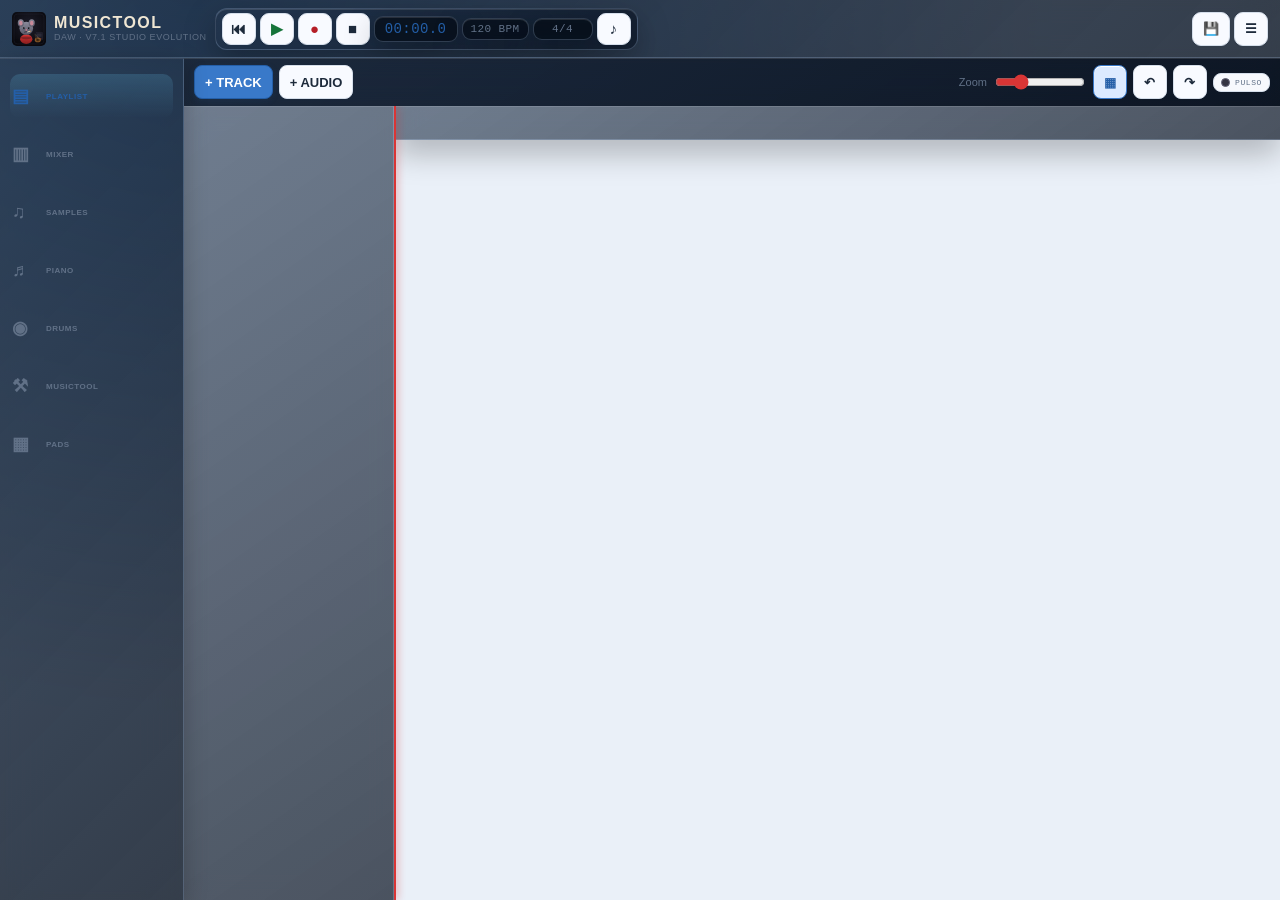
==== index.html @ f6c92336 "V7.1: wire Aero Glass and refresh app metadata" ====
<!DOCTYPE html>
<html lang="es">
<head>
<meta charset="UTF-8" />
<meta name="viewport" content="width=device-width,initial-scale=1,viewport-fit=cover,user-scalable=no" />
<meta name="theme-color" content="#0a0a0f" />
<title>MUSICTOOL DAW V7.1 Studio Evolution</title>
<link rel="manifest" href="manifest.webmanifest?v=7.1.0" />
<link rel="icon" href="assets/mascot.svg" type="image/svg+xml" />
<link rel="stylesheet" href="css/theme.css?v=7.1.0" />
<link rel="stylesheet" href="css/main.css?v=7.1.0" />
<link rel="stylesheet" href="css/aero-glass.css?v=7.1.0" />
</head>
<body>
<div id="app">

  <!-- TOP BAR -->
  <header id="topbar">
    <div class="brand">
      <img src="assets/mascot.svg" alt="" class="brand-mascot" />
      <div class="brand-text">
        <span class="brand-title">MUSICTOOL</span>
        <span class="brand-sub">DAW · V7.1 STUDIO EVOLUTION</span>
      </div>
    </div>

    <div class="transport" id="transport">
      <button class="btn transport-btn" id="btn-rewind" title="Rewind">⏮</button>
      <button class="btn transport-btn primary" id="btn-play" title="Play">▶</button>
      <button class="btn transport-btn danger" id="btn-rec" title="Record">●</button>
      <button class="btn transport-btn" id="btn-stop" title="Stop">■</button>
      <div class="display" id="display-time">00:00.0</div>
      <div class="display small" id="display-tempo">
        <span id="tempo-val">120</span> BPM
      </div>
      <div class="display small" id="display-sig">4/4</div>
      <button class="btn transport-btn" id="btn-metro" title="Metronome">♪</button>
    </div>

    <div class="top-actions">
      <button class="btn" id="btn-save" title="Save">💾</button>
      <button class="btn" id="btn-menu" title="Menu">☰</button>
    </div>
  </header>

  <!-- MAIN VIEWS -->
  <main id="views">

    <!-- PLAYLIST -->
    <section class="view active" id="view-playlist" data-view="playlist">
      <div class="playlist-toolbar">
        <button class="btn accent" id="btn-add-track">+ TRACK</button>
        <button class="btn" id="btn-add-audio-track">+ AUDIO</button>
        <div class="spacer"></div>
        <label class="zoom-label">
          Zoom
          <input type="range" id="playlist-zoom" min="40" max="200" value="80" />
        </label>
        <button class="btn" id="btn-snap" data-on="1" title="Snap to grid">▦</button>
        <button class="btn" id="btn-undo" title="Undo">↶</button>
        <button class="btn" id="btn-redo" title="Redo">↷</button>
        <div class="beat-status" aria-label="Indicador visual de pulso"><span id="beat-indicator" aria-label="Pulso"></span><small>PULSO</small></div>
      </div>

      <div class="playlist-body">
        <div class="track-headers" id="track-headers"></div>
        <div class="timeline-scroll" id="timeline-scroll">
          <div class="ruler" id="ruler"></div>
          <div class="timeline" id="timeline"></div>
          <div class="playhead" id="playhead"></div>
        </div>
      </div>
    </section>

    <!-- MIXER -->
    <section class="view" id="view-mixer" data-view="mixer">
      <div class="placeholder-panel">
        <h2>MIXER</h2>
        <p class="muted">Consola multipista: cada canal dispone de ganancia, panorámica, ecualización y cadena independiente de efectos.</p>
        <div id="mixer-strips" class="mixer-strips"></div>
      </div>
    </section>

    <!-- SAMPLES -->
    <section class="view" id="view-samples" data-view="samples">
      <div class="placeholder-panel samples-panel">
        <h2>SAMPLES</h2>
        <p class="muted">Importa audio desde Archivos, escúchalo y añádelo a una pista.</p>
        <label class="btn accent sample-import-label" for="sample-file">＋ IMPORTAR AUDIO</label>
        <input id="sample-file" type="file" accept="audio/*,.wav,.mp3,.m4a,.aac,.ogg,.flac" multiple hidden />
        <div id="sample-list" class="sample-list"><p class="muted">Todavía no hay samples importados.</p></div>
      </div>
    </section>

    <!-- PIANO ROLL -->
    <section class="view" id="view-pianoroll" data-view="pianoroll">
      <div class="placeholder-panel">
        <h2>PIANO ROLL</h2>
        <p class="muted">Toca, graba interpretaciones MIDI y edita notas, duración y cuantización.</p>
      </div>
    </section>

    <!-- DRUM MACHINE -->
    <section class="view" id="view-drummachine" data-view="drummachine">
      <div class="placeholder-panel">
        <h2>DRUM MACHINE</h2>
        <p class="muted">Secuenciador de 16 pasos con batería sintetizada y pads táctiles.</p>
      </div>
    </section>

    <!-- MUSICTOOL -->
    <section class="view" id="view-musictool" data-view="musictool">
      <div class="placeholder-panel">
        <h2>MUSICTOOL</h2>
        <p class="muted">Chromatic tuner, scales, chords, and progressions arrive in Stage 4.</p>
      </div>
    </section>
    <section class="view" id="view-launchpad" data-view="launchpad"></section>

  </main>

  <!-- BOTTOM NAV -->
  <nav id="bottomnav">
    <button class="nav-btn active" data-target="playlist">
      <span class="nav-icon">▤</span><span class="nav-label">PLAYLIST</span>
    </button>
    <button class="nav-btn" data-target="mixer">
      <span class="nav-icon">▥</span><span class="nav-label">MIXER</span>
    </button>
    <button class="nav-btn" data-target="samples"><span class="nav-icon">♫</span><span class="nav-label">SAMPLES</span></button>
    <button class="nav-btn" data-target="pianoroll">
      <span class="nav-icon">♬</span><span class="nav-label">PIANO</span>
    </button>
    <button class="nav-btn" data-target="drummachine">
      <span class="nav-icon">◉</span><span class="nav-label">DRUMS</span>
    </button>
    <button class="nav-btn" data-target="musictool">
      <span class="nav-icon">⚒</span><span class="nav-label">MUSICTOOL</span>
    </button>
    <button class="nav-btn" data-target="launchpad"><span class="nav-icon">▦</span><span class="nav-label">PADS</span></button>
  </nav>

  <!-- TOAST -->
  <div id="toast" class="toast hidden"></div>



</div>

<script type="module" src="js/app.js?v=7.1.0"></script>
</body>
</html>
---- css/theme.css ----
:root {
  /* Base palette — dark, melancholic, vintage studio */
  --bg: #0a0a0f;
  --bg-2: #12121a;
  --bg-3: #1a1a24;
  --panel: #15151f;
  --panel-2: #1d1d2a;
  --border: #2a2a38;
  --border-hi: #3a3a4c;

  /* Text */
  --text: #e8e6df;
  --text-dim: #8a8a9a;
  --text-faint: #4a4a58;

  /* Retro accents — cigarette-pack red/white, neon 80s, water-bottle blue */
  --red: #d93535;
  --red-dark: #8a1f1f;
  --cream: #efe6d3;
  --blue: #4a90c2;
  --blue-dark: #1f3d55;
  --neon: #ff4f9a;
  --cyan: #4fe0c4;
  --amber: #f0a83a;
  --green: #4fbf6a;

  /* Track color palette */
  --track-1: #d93535;
  --track-2: #4a90c2;
  --track-3: #f0a83a;
  --track-4: #4fe0c4;
  --track-5: #b45ad9;
  --track-6: #4fbf6a;
  --track-7: #ff4f9a;
  --track-8: #efe6d3;

  /* Sizing */
  --topbar-h: 64px;
  --nav-h: 60px;
  --radius: 6px;
  --radius-lg: 10px;

  /* Type */
  --font-ui: -apple-system, BlinkMacSystemFont, "Segoe UI", Roboto, Helvetica, Arial, sans-serif;
  --font-mono: "SF Mono", Menlo, Consolas, "Courier New", monospace;
  --font-display: "Impact", "Arial Narrow Bold", var(--font-ui);
}

* { box-sizing: border-box; -webkit-tap-highlight-color: transparent; }

html, body {
  margin: 0; padding: 0;
  height: 100%;
  background: var(--bg);
  color: var(--text);
  font-family: var(--font-ui);
  font-size: 14px;
  overflow: hidden;
  overscroll-behavior: none;
  -webkit-font-smoothing: antialiased;
}

body::before {
  /* subtle film grain */
  content: "";
  position: fixed; inset: 0;
  pointer-events: none;
  opacity: 0.035;
  z-index: 9999;
  background-image:
    repeating-radial-gradient(circle at 17% 32%, #fff 0px, transparent 1px),
    repeating-radial-gradient(circle at 63% 78%, #fff 0px, transparent 1px);
  background-size: 3px 3px, 5px 5px;
  mix-blend-mode: overlay;
}

button { font-family: inherit; }
input, select, textarea { font-family: inherit; color: inherit; }

/* Original MUSICTOOL theme palettes — visual skins only, audio/project data untouched */
:root[data-theme="xp"]{--bg:#082b62;--bg-2:#1556a0;--bg-3:#236fba;--panel:#d8e8f8;--panel-2:#b9d5f1;--border:#477eae;--border-hi:#8eb6d8;--text:#102d4a;--text-dim:#365b7c;--cream:#fff;--red:#1769c2;--cyan:#087b9e}
:root[data-theme="classic"]{--bg:#c5c5c5;--bg-2:#d9d9d9;--bg-3:#eeeeee;--panel:#d4d0c8;--panel-2:#ece9e2;--border:#888;--border-hi:#555;--text:#171717;--text-dim:#555;--cream:#111;--red:#245c9b}
:root[data-theme="dark"]{--bg:#080a10;--bg-2:#111827;--bg-3:#1b2638;--panel:#151e2e;--panel-2:#24334b;--border:#34445d;--border-hi:#536987;--red:#7c5cff;--cyan:#50d6d0}
:root[data-theme="winamp"]{--bg:#090d0a;--bg-2:#171d17;--bg-3:#252e25;--panel:#151c15;--panel-2:#202b20;--border:#40513c;--red:#9bc53d;--cyan:#b8ed52;--cream:#d5f5b0}
:root[data-theme="analog"]{--bg:#211b17;--bg-2:#34271f;--bg-3:#4a3729;--panel:#30241c;--panel-2:#4b3828;--border:#6e5037;--red:#df713d;--amber:#e4a34d;--cream:#f2d7a4}
:root[data-theme="modern"]{--bg:#101318;--bg-2:#1b2029;--bg-3:#252d39;--panel:#1c2530;--panel-2:#293645;--border:#39485b;--red:#22a6a1;--cyan:#55d6c2}
:root[data-theme="fl"]{--bg:#25202e;--bg-2:#332b42;--bg-3:#443858;--panel:#30283d;--panel-2:#493b5b;--border:#625177;--red:#e45b9a;--cyan:#5ec7e8;--amber:#f2b84b}
:root[data-theme="minimal"]{--bg:#f3f4f6;--bg-2:#fff;--bg-3:#e9edf2;--panel:#fff;--panel-2:#edf1f5;--border:#d2d8e0;--border-hi:#aeb8c5;--text:#202733;--text-dim:#667085;--cream:#111827;--red:#e65c50;--cyan:#168e9c}
:root[data-theme="cyber"]{--bg:#080516;--bg-2:#160d2b;--bg-3:#24113c;--panel:#180d2c;--panel-2:#2c1745;--border:#542b72;--red:#ff3dbd;--cyan:#21e6ff;--neon:#ff3dbd}
:root[data-theme="metal"]{--bg:#111;--bg-2:#1b1b1b;--bg-3:#292929;--panel:#202020;--panel-2:#303030;--border:#454545;--border-hi:#686868;--red:#c63a32;--cyan:#9aa5ae;--cream:#e4e4e4}


/* V7.1 Fluent palette system — every theme defines the complete UI token set. */
:root{
 --bg:#eaf0f8;--bg-2:#f4f7fc;--bg-3:#e4ebf5;--panel:#ffffff;--panel-2:#f1f5fb;
 --border:#d5deea;--border-hi:#aebed2;--text:#1d2a3b;--text-dim:#617187;--text-faint:#8997a9;
 --accent:#3979c9;--accent-strong:#245fa8;--accent-soft:#dceaff;--surface:#ffffff;--surface-raised:#f7f9fd;
 --surface-sunken:#e6edf6;--topbar-bg:rgba(248,251,255,.94);--nav-bg:#f2f6fc;--button-bg:#f8faff;
 --shadow:0 8px 24px rgba(35,62,96,.10);--green:#27865b;--amber:#b7791f;--danger:#c44c56;
 --track-1:#4d83d4;--track-2:#26a69a;--track-3:#d58b35;--track-4:#8d6ac8;
 --track-5:#d36d8e;--track-6:#5e9b67;--track-7:#c17b47;--track-8:#5c91a8;
}
:root[data-theme="xp"]{
 --bg:#eaf0f8;--bg-2:#f4f7fc;--bg-3:#e3ebf6;--panel:#ffffff;--panel-2:#edf3fb;
 --border:#d3deed;--border-hi:#aabdd5;--text:#1c2b40;--text-dim:#61748d;--cream:#203a5d;
 --red:#3979c9;--red-dark:#245fa8;--accent:#3979c9;--accent-strong:#245fa8;--accent-soft:#dceaff;
 --surface:#fff;--surface-raised:#f8faff;--surface-sunken:#e7eef7;--topbar-bg:rgba(249,252,255,.96);--nav-bg:#f1f6fc;--button-bg:#f9fbff;--shadow:0 8px 26px rgba(40,74,116,.11);
 --cyan:#168b9d;--green:#27865b;--amber:#b7791f;
 --track-1:#3979c9;--track-2:#1c9c91;--track-3:#d38a31;--track-4:#8065bd;--track-5:#c95f87;--track-6:#55965e;--track-7:#b36f42;--track-8:#4e8ca4;
}
:root[data-theme="classic"]{
 --bg:#d9dfe7;--bg-2:#e9edf2;--bg-3:#d1d9e3;--panel:#f3f4f6;--panel-2:#e4e8ee;--border:#b8c1cc;--border-hi:#8794a4;
 --text:#222b36;--text-dim:#596575;--cream:#202a36;--accent:#4c6f9e;--accent-strong:#36577f;--accent-soft:#d5e0ef;
 --surface:#f6f7f9;--surface-raised:#fff;--surface-sunken:#dce2ea;--topbar-bg:#e9edf3;--nav-bg:#e3e8ef;--button-bg:#f7f8fa;
 --red:#4c6f9e;--red-dark:#36577f;--cyan:#267d92;--green:#43815e;
 --track-1:#557cae;--track-2:#3e918b;--track-3:#bd8741;--track-4:#8467a8;--track-5:#b56c82;--track-6:#658a5c;--track-7:#aa7957;--track-8:#668b9c;
}
:root[data-theme="dark"]{
 --bg:#0d121a;--bg-2:#141d29;--bg-3:#1c2938;--panel:#182333;--panel-2:#223247;--border:#34475d;--border-hi:#536c88;
 --text:#e5edf7;--text-dim:#9aabc0;--cream:#f1f6ff;--accent:#7d8ff2;--accent-strong:#5d70d2;--accent-soft:#27345b;
 --surface:#182333;--surface-raised:#202e41;--surface-sunken:#111a26;--topbar-bg:rgba(18,27,40,.96);--nav-bg:#151f2d;--button-bg:#202d40;
 --red:#7d8ff2;--red-dark:#5d70d2;--cyan:#58d6ce;--green:#64c38b;--amber:#e7b45b;
 --track-1:#8296ff;--track-2:#4fc7b5;--track-3:#e5a54d;--track-4:#b18ce8;--track-5:#e17caa;--track-6:#83bd76;--track-7:#db8b63;--track-8:#74b2d0;
}
:root[data-theme="winamp"]{
 --bg:#0b100d;--bg-2:#131b15;--bg-3:#202b21;--panel:#172219;--panel-2:#243326;--border:#3b503d;--border-hi:#637c60;
 --text:#d8ebd2;--text-dim:#9eb397;--cream:#dff7d5;--accent:#a5c957;--accent-strong:#779d34;--accent-soft:#2c4024;
 --surface:#172219;--surface-raised:#202e22;--surface-sunken:#101810;--topbar-bg:rgba(16,25,17,.96);--nav-bg:#121c14;--button-bg:#1e2b20;
 --red:#a5c957;--red-dark:#779d34;--cyan:#b9e66c;--green:#8acb68;--amber:#d6c66a;
 --track-1:#a5c957;--track-2:#55c6a2;--track-3:#d8bc5d;--track-4:#9d8bd1;--track-5:#d47f9c;--track-6:#78b86d;--track-7:#d09a66;--track-8:#78b9bd;
}
:root[data-theme="analog"]{
 --bg:#211b17;--bg-2:#30261f;--bg-3:#403329;--panel:#30251d;--panel-2:#49382a;--border:#6b523d;--border-hi:#957454;
 --text:#f0e2ca;--text-dim:#c0a98a;--cream:#f5dfb5;--accent:#d47b45;--accent-strong:#a9582f;--accent-soft:#563421;
 --surface:#30251d;--surface-raised:#403126;--surface-sunken:#241b16;--topbar-bg:rgba(42,32,25,.96);--nav-bg:#2c211a;--button-bg:#3b2d23;
 --red:#d47b45;--red-dark:#a9582f;--cyan:#6fb7a6;--green:#91a66b;--amber:#e5b45f;
 --track-1:#d47b45;--track-2:#65a99c;--track-3:#e3b15a;--track-4:#9c83b9;--track-5:#d07c89;--track-6:#91a66b;--track-7:#b98958;--track-8:#739eaf;
}
:root[data-theme="modern"]{
 --bg:#10171b;--bg-2:#182329;--bg-3:#233139;--panel:#1b2a31;--panel-2:#263941;--border:#3a525b;--border-hi:#5b7b83;
 --text:#e3f0f0;--text-dim:#9cb4b8;--cream:#e9fbfa;--accent:#3eb9ad;--accent-strong:#208c83;--accent-soft:#214c4a;
 --surface:#1b2a31;--surface-raised:#253840;--surface-sunken:#121d22;--topbar-bg:rgba(20,32,37,.96);--nav-bg:#18262b;--button-bg:#24363d;
 --red:#3eb9ad;--red-dark:#208c83;--cyan:#63d8ca;--green:#78c995;--amber:#e3b76c;
 --track-1:#3eb9ad;--track-2:#6a9de0;--track-3:#e3b76c;--track-4:#ae8be2;--track-5:#df85a5;--track-6:#78c995;--track-7:#d9976c;--track-8:#78b7c9;
}
:root[data-theme="fl"]{
 --bg:#24232b;--bg-2:#302e39;--bg-3:#403d4c;--panel:#302d3a;--panel-2:#454052;--border:#615a70;--border-hi:#8a7f9e;
 --text:#f0edf5;--text-dim:#b9b1c8;--cream:#fff;--accent:#e66d9e;--accent-strong:#bb477a;--accent-soft:#573348;
 --surface:#302d3a;--surface-raised:#403b4d;--surface-sunken:#24212d;--topbar-bg:rgba(43,40,52,.96);--nav-bg:#2b2935;--button-bg:#403b4d;
 --red:#e66d9e;--red-dark:#bb477a;--cyan:#69c8e7;--green:#a4d36c;--amber:#f0bd65;
 --track-1:#e66d9e;--track-2:#69c8e7;--track-3:#f0bd65;--track-4:#b39be8;--track-5:#e78c7d;--track-6:#a4d36c;--track-7:#d89a63;--track-8:#7ec4ba;
}
:root[data-theme="minimal"]{
 --bg:#f5f6f8;--bg-2:#fff;--bg-3:#edf0f4;--panel:#fff;--panel-2:#f2f4f7;--border:#d9dee6;--border-hi:#b5becb;
 --text:#202733;--text-dim:#697586;--cream:#17202c;--accent:#e36c55;--accent-strong:#bc4e39;--accent-soft:#fbe5df;
 --surface:#fff;--surface-raised:#fff;--surface-sunken:#eef1f5;--topbar-bg:rgba(255,255,255,.97);--nav-bg:#f8f9fb;--button-bg:#f7f8fa;
 --red:#e36c55;--red-dark:#bc4e39;--cyan:#218c9d;--green:#348b61;--amber:#b87b2c;
 --track-1:#d96a55;--track-2:#398fa7;--track-3:#c58b3c;--track-4:#8d70bb;--track-5:#c56d91;--track-6:#579365;--track-7:#b77d53;--track-8:#5b91a2;
}
:root[data-theme="cyber"]{
 --bg:#10091c;--bg-2:#1b102b;--bg-3:#29183e;--panel:#1d1230;--panel-2:#2b1c43;--border:#54316d;--border-hi:#8250a0;
 --text:#f3e8ff;--text-dim:#c2a9d8;--cream:#fff;--accent:#ff45b7;--accent-strong:#d52b91;--accent-soft:#522044;
 --surface:#1d1230;--surface-raised:#2a1b42;--surface-sunken:#130b21;--topbar-bg:rgba(24,13,39,.96);--nav-bg:#1a1029;--button-bg:#2a1b42;
 --red:#ff45b7;--red-dark:#d52b91;--cyan:#37e5ff;--green:#5cffb1;--amber:#f2c75e;
 --track-1:#ff45b7;--track-2:#37e5ff;--track-3:#f2c75e;--track-4:#a98bff;--track-5:#f77d91;--track-6:#5cffb1;--track-7:#e89b62;--track-8:#75c6e6;
}
:root[data-theme="metal"]{
 --bg:#111315;--bg-2:#1b1f22;--bg-3:#292e32;--panel:#202529;--panel-2:#30373c;--border:#454e54;--border-hi:#69777f;
 --text:#e0e5e8;--text-dim:#a1adb3;--cream:#f0f3f4;--accent:#a3adb5;--accent-strong:#77858e;--accent-soft:#343f45;
 --surface:#202529;--surface-raised:#2a3136;--surface-sunken:#15191c;--topbar-bg:rgba(26,31,34,.97);--nav-bg:#1a1e21;--button-bg:#2b3237;
 --red:#c86b61;--red-dark:#98483f;--cyan:#9db9c4;--green:#87ad8f;--amber:#c8a56a;
 --track-1:#c86b61;--track-2:#78a9ba;--track-3:#c8a56a;--track-4:#9d8db6;--track-5:#c27e8c;--track-6:#87ad8f;--track-7:#b18b6a;--track-8:#8aa6ad;
}
---- css/main.css ----
#app {
  position: fixed; inset: 0;
  display: grid;
  grid-template-rows: var(--topbar-h) 1fr var(--nav-h);
  background: var(--bg);
}

/* ---------- TOPBAR ---------- */
#topbar {
  display: flex; align-items: center; gap: 8px;
  padding: 0 10px;
  background: linear-gradient(180deg, #1c1c28 0%, #12121a 100%);
  border-bottom: 1px solid var(--border);
  overflow-x: auto;
  overflow-y: hidden;
  scrollbar-width: none;
}
#topbar::-webkit-scrollbar { display: none; }

.brand { display: flex; align-items: center; gap: 8px; flex-shrink: 0; }
.brand-mascot { width: 34px; height: 34px; }
.brand-text { display: flex; flex-direction: column; line-height: 1; }
.brand-title {
  font-family: var(--font-display);
  letter-spacing: 2px; font-size: 16px;
  color: var(--cream);
  text-shadow: 0 0 8px rgba(217,53,53,0.35);
}
.brand-sub { font-size: 9px; color: var(--text-dim); letter-spacing: 1px; margin-top: 2px; }

.transport {
  display: flex; align-items: center; gap: 4px;
  flex-shrink: 0;
  background: var(--bg-3);
  border: 1px solid var(--border);
  border-radius: var(--radius);
  padding: 4px 6px;
}

.btn {
  appearance: none;
  border: 1px solid var(--border);
  background: linear-gradient(180deg, #22222e 0%, #17171f 100%);
  color: var(--text);
  border-radius: var(--radius);
  padding: 6px 10px;
  font-size: 13px;
  cursor: pointer;
  min-height: 34px;
  min-width: 34px;
  user-select: none;
  touch-action: manipulation;
  transition: background 0.1s, transform 0.05s;
}
.btn:active { transform: translateY(1px); }
.btn:hover { border-color: var(--border-hi); }
.btn.accent { background: linear-gradient(180deg, var(--red) 0%, var(--red-dark) 100%); border-color: var(--red-dark); color: #fff; font-weight: 700; }
.btn.primary { color: var(--green); }
.btn.danger { color: var(--red); }
.btn.danger.active, .btn.primary.active { background: var(--red); color: #fff; border-color: var(--red-dark); }
.btn[data-on="1"] { background: var(--red); color: #fff; border-color: var(--red-dark); }

.transport-btn { font-size: 15px; padding: 4px 8px; min-width: 38px; }

.display {
  font-family: var(--font-mono);
  background: #05050a;
  border: 1px solid var(--border);
  border-radius: 4px;
  padding: 4px 8px;
  min-width: 84px;
  text-align: center;
  color: var(--cyan);
  font-size: 14px;
  letter-spacing: 1px;
  text-shadow: 0 0 6px rgba(79,224,196,0.5);
}
.display.small { min-width: 60px; font-size: 11px; color: var(--amber); text-shadow: 0 0 6px rgba(240,168,58,0.5); }

.top-actions { display: flex; gap: 4px; margin-left: auto; flex-shrink: 0; }

/* ---------- VIEWS ---------- */
#views { position: relative; overflow: hidden; }
.view { position: absolute; inset: 0; display: none; overflow: hidden; }
.view.active { display: block; }

/* ---------- PLAYLIST ---------- */
.playlist-toolbar {
  display: flex; align-items: center; gap: 6px;
  padding: 6px 8px;
  background: var(--bg-2);
  border-bottom: 1px solid var(--border);
  overflow-x: auto;
  scrollbar-width: none;
}
.playlist-toolbar::-webkit-scrollbar { display: none; }
.playlist-toolbar .spacer { flex: 1; }
.zoom-label { display: flex; align-items: center; gap: 6px; font-size: 11px; color: var(--text-dim); flex-shrink: 0; }
.zoom-label input[type="range"] { width: 90px; accent-color: var(--red); }

.playlist-body {
  position: absolute;
  top: 46px; left: 0; right: 0; bottom: 0;
  display: grid;
  grid-template-columns: 170px 1fr;
  overflow: hidden;
}

.track-headers {
  background: var(--bg-2);
  border-right: 1px solid var(--border);
  overflow-y: auto;
  overflow-x: hidden;
  scrollbar-width: thin;
}
.track-headers::-webkit-scrollbar { width: 6px; }
.track-headers::-webkit-scrollbar-thumb { background: var(--border); border-radius: 3px; }
.track-ruler-spacer {
  position: sticky;
  top: 0;
  z-index: 4;
  height: 24px;
  min-height: 24px;
  background: linear-gradient(180deg, var(--bg-3) 0%, var(--bg-2) 100%);
  border-bottom: 1px solid var(--border);
}

.track-header {
  height: 56px;
  border-bottom: 1px solid var(--border);
  display: flex; align-items: center;
  gap: 6px;
  padding: 0 8px;
  position: relative;
  cursor: pointer;
  transition: background 0.1s;
}
.track-header:hover { background: var(--bg-3); }
.track-header.selected { background: var(--panel-2); box-shadow: inset 3px 0 0 var(--red); }

.track-color {
  width: 8px; height: 32px;
  border-radius: 2px;
  flex-shrink: 0;
  cursor: pointer;
}
.track-meta { display: flex; flex-direction: column; flex: 1; min-width: 0; }
.track-name {
  font-size: 12px;
  font-weight: 600;
  overflow: hidden;
  text-overflow: ellipsis;
  white-space: nowrap;
  color: var(--text);
}
.track-name-input {
  background: var(--bg);
  border: 1px solid var(--border-hi);
  color: var(--text);
  border-radius: 3px;
  font-size: 12px;
  padding: 2px 4px;
  width: 100%;
}
.track-controls { display: flex; gap: 2px; margin-top: 3px; }
.track-toggle {
  font-size: 9px;
  padding: 2px 5px;
  min-width: 20px;
  min-height: 18px;
  border-radius: 3px;
  border: 1px solid var(--border);
  background: var(--bg);
  color: var(--text-dim);
  cursor: pointer;
  font-weight: 700;
}
.track-toggle.on.mute { background: var(--amber); color: #000; border-color: var(--amber); }
.track-toggle.on.solo { background: var(--green); color: #000; border-color: var(--green); }
.track-toggle.on.rec { background: var(--red); color: #fff; border-color: var(--red-dark); }
.track-actions {
  position: absolute; top: 2px; right: 2px;
  display: flex; gap: 2px;
  opacity: 0;
}
.track-header:hover .track-actions { opacity: 1; }
.track-actions button {
  font-size: 10px; padding: 2px 4px; min-height: 18px; width: 8px; min-width: 8px;
  background: var(--bg); border: 1px solid var(--border); color: var(--text-dim);
  border-radius: 3px; cursor: pointer;
}

.timeline-scroll {
  position: relative;
  overflow: auto;
  background: var(--bg);
  scrollbar-width: thin;
}
.timeline-scroll::-webkit-scrollbar { width: 8px; height: 8px; }
.timeline-scroll::-webkit-scrollbar-thumb { background: var(--border); border-radius: 4px; }

.ruler {
  position: sticky; top: 0; z-index: 3;
  height: 24px;
  background: linear-gradient(180deg, var(--bg-3) 0%, var(--bg-2) 100%);
  border-bottom: 1px solid var(--border);
  font-family: var(--font-mono);
  font-size: 9px;
  color: var(--text-dim);
  pointer-events: none;
}

.timeline {
  position: relative;
  min-height: 100%;
}
.timeline .grid-line {
  position: absolute;
  top: 0; bottom: 0;
  width: 1px;
  background: var(--border);
  opacity: 0.4;
  pointer-events: none;
}
.timeline .grid-line.major { opacity: 0.7; background: var(--border-hi); }

.track-lane {
  position: relative;
  height: 56px;
  border-bottom: 1px solid var(--border);
  background: linear-gradient(180deg, rgba(255,255,255,0.012) 0%, transparent 100%);
}

.clip {
  position: absolute;
  top: 4px; bottom: 4px;
  border-radius: 4px;
  overflow: hidden;
  cursor: grab;
  border: 1px solid rgba(0,0,0,0.4);
  box-shadow: 0 1px 3px rgba(0,0,0,0.5);
}
.clip:active { cursor: grabbing; }
.clip.selected { outline: 2px solid var(--cream); outline-offset: 1px; }
.clip-label {
  position: absolute; top: 2px; left: 4px;
  font-size: 9px; font-weight: 700;
  color: rgba(0,0,0,0.8);
  pointer-events: none;
  white-space: nowrap;
  overflow: hidden;
  text-overflow: ellipsis;
  max-width: calc(100% - 8px);
  text-shadow: 0 1px 0 rgba(255,255,255,0.2);
}
.clip-waveform {
  position: absolute; bottom: 2px; left: 0; right: 0;
  height: 60%;
  pointer-events: none;
}

.playhead {
  position: absolute;
  top: 0; bottom: 0;
  width: 2px;
  background: var(--red);
  box-shadow: 0 0 8px var(--red);
  pointer-events: none;
  z-index: 10;
  left: 0;
  will-change: left;
}

/* ---------- PLACEHOLDER PANELS ---------- */
.placeholder-panel {
  padding: 24px;
  max-width: 800px;
  margin: 0 auto;
  color: var(--text);
}
.placeholder-panel h2 {
  font-family: var(--font-display);
  letter-spacing: 3px;
  color: var(--cream);
  border-bottom: 2px solid var(--red);
  padding-bottom: 8px;
  margin-top: 0;
}
.muted { color: var(--text-dim); line-height: 1.6; }

.mixer-strips { display: flex; gap: 8px; overflow-x: auto; padding: 16px 0; }

/* ---------- BOTTOM NAV ---------- */
#bottomnav {
  display: grid;
  grid-template-columns: repeat(7, minmax(0, 1fr));
  background: linear-gradient(180deg, var(--bg-2) 0%, #0a0a12 100%);
  border-top: 1px solid var(--border);
}
.nav-btn {
  appearance: none;
  background: transparent;
  border: none;
  color: var(--text-faint);
  display: flex; flex-direction: column;
  align-items: center; justify-content: center;
  gap: 2px;
  cursor: pointer;
  font-size: 9px;
  letter-spacing: 1px;
  font-weight: 600;
  padding: 6px 2px;
  border-top: 2px solid transparent;
  transition: color 0.1s, border-color 0.1s;
}
.nav-btn .nav-icon { font-size: 17px; line-height: 1; }
.nav-btn .nav-label { font-size: 8px; white-space: nowrap; }
.playlist-toolbar { min-height: 46px; justify-content: flex-start; }
.playlist-toolbar > * { flex-shrink: 0; }
.samples-panel { height: 100%; overflow-y: auto; }
.sample-import-label { display: inline-flex; align-items: center; justify-content: center; margin: 8px 0 14px; cursor: pointer; }
.sample-list { display: grid; gap: 8px; }
.sample-row { display: flex; align-items: center; gap: 8px; padding: 10px; border: 1px solid var(--border); border-radius: var(--radius); background: var(--bg-2); }
.sample-info { display: flex; flex: 1; min-width: 0; flex-direction: column; gap: 4px; }
.sample-info strong { overflow: hidden; text-overflow: ellipsis; white-space: nowrap; font-size: 12px; color: var(--cream); }
.sample-info small { font-size: 10px; color: var(--text-dim); }
@media (max-width: 560px) { .nav-btn { padding-left: 0; padding-right: 0; } .nav-btn .nav-label { font-size: 7px; letter-spacing: 0; } }
.nav-btn.active {
  color: var(--cream);
  border-top-color: var(--red);
  background: linear-gradient(180deg, rgba(217,53,53,0.12) 0%, transparent 100%);
}

/* ---------- TOAST ---------- */
.toast {
  position: fixed;
  bottom: calc(var(--nav-h) + 12px);
  left: 50%;
  transform: translateX(-50%);
  background: var(--panel-2);
  border: 1px solid var(--border-hi);
  border-left: 3px solid var(--red);
  padding: 10px 16px;
  border-radius: var(--radius);
  font-size: 12px;
  color: var(--text);
  z-index: 1000;
  box-shadow: 0 4px 16px rgba(0,0,0,0.6);
  max-width: 90vw;
  text-align: center;
}
.toast.hidden { display: none; }

/* ---------- MIC GATE ---------- */
.mic-gate {
  position: fixed; inset: 0;
  background: rgba(0,0,0,0.8);
  z-index: 2000;
  display: flex; align-items: center; justify-content: center;
  padding: 20px;
}
.mic-gate.hidden { display: none; }
.mic-gate-box {
  background: var(--panel-2);
  border: 1px solid var(--border-hi);
  border-radius: var(--radius-lg);
  padding: 20px;
  max-width: 340px;
  text-align: center;
}
.mic-gate-box h3 { color: var(--cream); margin-top: 0; }
.mic-gate-box p { color: var(--text-dim); font-size: 13px; line-height: 1.5; }
.mic-gate-box .btn { margin: 4px; }

/* ---------- MOBILE ---------- */
@media (max-width: 560px) {
  :root { --topbar-h: 56px; }
  .brand-text { display: none; }
  .display { min-width: 68px; font-size: 12px; padding: 3px 6px; }
  .display.small { min-width: 48px; font-size: 10px; }
  .transport-btn { min-width: 32px; padding: 3px 5px; font-size: 13px; }
  .playlist-body { grid-template-columns: 140px 1fr; }
  .track-header { height: 52px; }
  .track-lane { height: 52px; }
}

@media (orientation: landscape) and (max-height: 480px) {
  :root { --topbar-h: 48px; --nav-h: 48px; }
  .track-header { height: 44px; }
  .track-lane { height: 44px; }
}

/* ---------- V5.2 MIXER + CLIP EDITOR ---------- */
.mixer-strips { align-items: stretch; flex-wrap: wrap; }
.mixer-input, .mixer-strip {
  display: flex; flex-direction: column; gap: 9px;
  min-width: 190px; padding: 14px;
  background: var(--bg-2); border: 1px solid var(--border);
  border-radius: var(--radius); color: var(--text);
}
.mixer-input { flex: 1 1 100%; max-width: 520px; }
.mixer-strip { flex: 0 0 150px; }
.mixer-input strong, .mixer-strip strong { color: var(--cream); font-size: 12px; }
.mixer-input output, .mixer-strip output { color: var(--cyan); font-family: var(--font-mono); font-size: 12px; }
.mixer-input small { color: var(--text-dim); line-height: 1.4; }
.mixer-input input, .mixer-strip input { width: 100%; accent-color: var(--red); }
.mixer-strip label { color: var(--text-dim); font-size: 10px; }
.clip-menu-backdrop {
  position: fixed; inset: 0; z-index: 3000;
  display: flex; align-items: flex-end; justify-content: center;
  padding: 12px; background: rgba(0,0,0,.58);
}
.clip-menu {
  width: min(100%, 440px); padding: 16px;
  background: var(--panel-2); border: 1px solid var(--border-hi);
  border-radius: 12px 12px 8px 8px; box-shadow: 0 12px 40px rgba(0,0,0,.65);
}
.clip-menu > strong { display: block; color: var(--cream); margin-bottom: 12px; }
.clip-menu-actions { display: grid; grid-template-columns: repeat(2, minmax(0,1fr)); gap: 8px; }
.clip-menu-actions button {
  min-height: 42px; padding: 8px;
  color: var(--text); background: var(--bg-3);
  border: 1px solid var(--border); border-radius: 6px;
  font-size: 12px; touch-action: manipulation;
}
.clip-menu-actions button:active { border-color: var(--red); background: var(--bg); }


/* V5.6 — precise, shared track-row geometry and beat ruler */
:root { --track-row-h: 56px; --ruler-h: 32px; }
.track-header, .track-lane {
  height: var(--track-row-h) !important;
  min-height: var(--track-row-h);
  max-height: var(--track-row-h);
  box-sizing: border-box;
  border-bottom: 1px solid #505064;
}
.track-ruler-spacer, .ruler { height: var(--ruler-h); min-height: var(--ruler-h); }
.ruler { pointer-events: auto; overflow: visible; }
.ruler-tick {
  position: absolute; top: 0; height: 100%; min-width: 18px;
  padding: 0; border: 0; border-left: 1px solid #454557; white-space: nowrap; overflow: visible;
  border-radius: 0; background: transparent; color: var(--text-faint);
  font: 9px var(--font-mono); text-align: left; cursor: pointer;
  touch-action: manipulation;
}
.ruler-tick.bar-tick {
  border-left: 2px solid var(--amber); color: var(--cream);
  font-weight: 800; padding-left: 4px;
}
.ruler-tick:active { background: rgba(240,168,58,.2); }
.timeline-grid { position:absolute; inset:0 auto 0 0; pointer-events:none; z-index:0; }
.timeline-grid .grid-line { position:absolute; top:0; bottom:0; width:1px; background:var(--border); opacity:.42; }
.timeline-grid .grid-line.beat-line { background:var(--border-hi); opacity:.65; }
.timeline-grid .grid-line.major { width:2px; background:var(--amber); opacity:.62; }
.track-lane { position:relative; z-index:1; border-bottom:1px solid #505064; }
.track-lane:nth-of-type(even) { background:rgba(255,255,255,.018); }
.clip { touch-action:none; }
.clip.dragging { opacity:.82; outline:2px dashed var(--cream); z-index:20; }
.beat-status { display:flex; align-items:center; gap:5px; padding:0 5px; flex-shrink:0; color:var(--text-dim); }
.beat-status small { font:8px var(--font-mono); letter-spacing:.6px; }
#beat-indicator {
  display:inline-block; width:9px; height:9px; border-radius:50%;
  background:#343442; border:1px solid #626276; box-shadow:none;
}
#beat-indicator.lit {
  background:var(--green); border-color:#a1ffc0;
  box-shadow:0 0 8px var(--green), 0 0 14px rgba(79,191,106,.55);
}

/* ---------- V6 MODULAR STUDIO ---------- */
.track-controls .track-toggle.channel { color:var(--cyan); border-color:rgba(79,224,196,.45); }
#view-mixer { overflow:auto; background:linear-gradient(180deg,#111824,#090d15); }
#view-mixer .placeholder-panel { max-width:none; padding:14px; }
#view-mixer .placeholder-panel h2 { margin-bottom:6px; }
#view-mixer .mixer-strips { display:flex; flex-wrap:nowrap; align-items:stretch; gap:10px; overflow-x:auto; min-height:calc(100% - 70px); padding:12px 4px 24px; }
.v6-mixer-strip,.master-strip { flex:0 0 190px; min-width:190px; max-width:210px; background:linear-gradient(180deg,#222c3b,#111925); border:1px solid #52647b; border-radius:5px; padding:12px 10px; box-shadow:inset 0 1px rgba(255,255,255,.12),0 4px 12px rgba(0,0,0,.35); }
.v6-mixer-strip strong,.master-strip strong { color:#f2e9d8; letter-spacing:1px; font-size:12px; }
.mixer-track-name { overflow:hidden; text-overflow:ellipsis; white-space:nowrap; }
.studio-control { display:flex; flex-direction:column; gap:6px; padding:6px 0; color:#c6d0dc; font-size:11px; }
.studio-control-label { display:flex; justify-content:space-between; gap:8px; }
.studio-control output { color:var(--cyan); font-family:var(--font-mono); }
.studio-control input[type=range] { width:100%; accent-color:var(--cyan); }
.mixer-meter { height:7px; background:#080d13; border:1px solid #405064; border-radius:4px; overflow:hidden; }
.mixer-meter i { display:block; width:3%; height:100%; background:linear-gradient(90deg,#39bd78 0 65%,#e2bd45 80%,#d94a4a); }
.channel-editor-overlay { display:none; position:fixed; inset:0; z-index:5000; background:rgba(0,0,0,.78); align-items:center; justify-content:center; padding:12px; }
.channel-editor-overlay.open { display:flex; }
.channel-editor-window { width:min(760px,100%); max-height:min(88dvh,900px); display:flex; flex-direction:column; background:#c6d7eb; color:#172638; border:2px solid #6685a8; border-radius:7px; box-shadow:0 18px 60px rgba(0,0,0,.7); overflow:hidden; }
.channel-editor-head { display:flex; align-items:center; justify-content:space-between; gap:10px; padding:9px 12px; background:linear-gradient(180deg,#4388cf,#18569b); color:white; font-weight:800; letter-spacing:1px; text-shadow:0 1px #123; }
.channel-editor-body { padding:12px; overflow:auto; display:grid; grid-template-columns:repeat(2,minmax(0,1fr)); gap:10px; }
.studio-card { background:linear-gradient(180deg,#edf4fb,#cbd9e9); border:1px solid #8da6c1; border-radius:5px; padding:10px; box-shadow:inset 0 1px white; }
.studio-card h3 { margin:0 0 8px; font-size:12px; color:#1b4774; letter-spacing:.8px; }
.studio-card .studio-control { color:#243d58; }
.studio-card .studio-control output { color:#155a88; font-weight:700; }
.effect-row { display:grid; grid-template-columns:22px 1fr minmax(70px,120px); align-items:center; gap:7px; padding:7px 0; border-bottom:1px solid rgba(40,70,100,.18); font-size:11px; font-weight:700; }
.effect-row input[type=checkbox] { accent-color:#2475bd; width:17px; height:17px; }
.effect-row input[type=range] { width:100%; accent-color:#2475bd; }
.studio-note { grid-column:1/-1; color:#52667b; font-size:11px; line-height:1.45; margin:2px 0; }
#view-pianoroll,#view-drummachine { overflow:auto; padding:16px; background:linear-gradient(180deg,#111824,#0a0d14); }
#view-pianoroll h2,#view-drummachine h2 { color:var(--cream); font-family:var(--font-display); letter-spacing:2px; }
.instrument-panel { max-width:900px; padding:12px; border:1px solid #405064; border-radius:6px; background:#121c29; }
.instrument-toolbar { display:flex; flex-wrap:wrap; align-items:center; gap:7px; }
.instrument-caption { color:#aebdcd; font-size:10px; letter-spacing:1px; }
.studio-select { background:#0b1420; border:1px solid #52647b; color:#e8edf4; border-radius:4px; padding:7px; min-height:34px; }
.instrument-panel .studio-note { color:#aebdcd; }
.computer-keys { display:grid; grid-template-columns:repeat(9,minmax(30px,1fr)); gap:5px; margin:12px 0; }
.computer-key { min-height:58px; border:1px solid #8395aa; border-bottom:4px solid #53667d; border-radius:4px; background:linear-gradient(#f8fbff,#b8c6d8); color:#172638; font-weight:800; font-size:14px; touch-action:none; }
.computer-key:active,.launch-pad:active { transform:translateY(2px); filter:brightness(1.2); }
.launchpad-grid { display:grid; grid-template-columns:repeat(4,minmax(52px,1fr)); gap:7px; max-width:440px; margin-top:12px; }
.launch-pad { min-height:70px; border:1px solid #52647b; border-radius:5px; background:linear-gradient(145deg,#293c54,#101b29); color:#d8e5f4; font-weight:800; touch-action:none; box-shadow:inset 0 1px rgba(255,255,255,.12),0 3px #080e16; }
@media(max-width:600px) {
 .channel-editor-body { grid-template-columns:1fr; }
 .channel-editor-window { max-height:90dvh; }
 .computer-keys { grid-template-columns:repeat(6,minmax(30px,1fr)); }
 .v6-mixer-strip,.master-strip { flex-basis:170px; min-width:170px; }
}


/* =========================================================
   MUSICTOOL DAW V6.1 — DESKTOP WORKSPACE
   Classic Windows XP-inspired chrome; existing controls/views
   remain the same DOM nodes so transport/audio logic is untouched.
   ========================================================= */
@media (min-width: 900px) and (min-height: 520px) {
  :root {
    --topbar-h: 58px;
    --nav-h: 0px;
    --track-row-h: 62px;
    --ruler-h: 34px;
  }

  #app {
    grid-template-columns: 184px minmax(0, 1fr);
    grid-template-rows: var(--topbar-h) minmax(0, 1fr);
    grid-template-areas: "top top" "nav work";
    background: #7b9ac4;
    padding: 3px;
    gap: 3px;
  }
  #topbar {
    grid-area: top;
    min-width: 0;
    background: linear-gradient(180deg,#3c83df 0%,#1f5fbd 42%,#174a9b 100%);
    border: 1px solid #0b3678;
    border-radius: 6px 6px 2px 2px;
    box-shadow: inset 0 1px rgba(255,255,255,.45), 0 1px 3px rgba(0,0,0,.35);
    padding: 0 12px;
  }
  .brand-title { color:#fff; text-shadow:0 1px 2px #123c7b; }
  .brand-sub { color:#d9eaff; }
  .transport {
    background:linear-gradient(180deg,#e8f1fb,#b9cde5);
    border:1px solid #174a91;
    border-radius:4px;
    padding:4px 7px;
    box-shadow:inset 0 1px #fff;
  }
  .transport .btn {
    color:#16375e;
    background:linear-gradient(180deg,#fff,#cbdcf0);
    border:1px solid #7e9cbd;
    border-radius:3px;
    box-shadow:inset 0 1px #fff;
  }
  .transport .btn.primary { color:#16743a; }
  .transport .btn.danger { color:#b51e27; }
  .display {
    background:#071629;
    border:1px inset #91a9c5;
    border-radius:2px;
  }
  .display.small { color:#ffd36c; }
  .top-actions .btn {
    color:#16375e;
    background:linear-gradient(180deg,#fff,#cbdcf0);
    border:1px solid #7e9cbd;
    border-radius:3px;
  }

  #bottomnav {
    grid-area:nav;
    display:flex;
    flex-direction:column;
    align-items:stretch;
    justify-content:flex-start;
    gap:3px;
    min-height:0;
    padding:8px 6px;
    overflow-y:auto;
    background:linear-gradient(180deg,#e5edf7,#b9cde4);
    border:1px solid #6486ad;
    border-radius:3px;
    box-shadow:inset 0 1px #fff;
  }
  .nav-btn {
    min-height:44px;
    flex-direction:row;
    justify-content:flex-start;
    gap:12px;
    padding:7px 12px;
    color:#244363;
    border:1px solid transparent;
    border-radius:3px;
    border-top:1px solid transparent;
    font-size:11px;
    letter-spacing:.5px;
    text-align:left;
  }
  .nav-btn .nav-icon { width:22px; font-size:18px; }
  .nav-btn .nav-label { font-size:10px; letter-spacing:.5px; }
  .nav-btn:hover { background:rgba(255,255,255,.6); border-color:#9bb6d3; }
  .nav-btn.active {
    color:#123d70;
    background:linear-gradient(180deg,#fff,#d8e7f7);
    border:1px solid #7fa3cb;
    border-top:1px solid #7fa3cb;
    box-shadow:inset 0 1px #fff,0 1px 2px rgba(25,55,90,.15);
  }

  #views {
    grid-area:work;
    min-width:0;
    min-height:0;
    background:#111a27;
    border:1px solid #6486ad;
    border-radius:3px;
    box-shadow:inset 0 1px rgba(255,255,255,.12);
  }
  .view { min-width:0; min-height:0; }
  #view-playlist { background:#101722; }
  .playlist-toolbar {
    min-height:48px;
    background:linear-gradient(180deg,#e6edf5,#c4d5e8);
    border-bottom:1px solid #7895b5;
    padding:6px 10px;
  }
  .playlist-toolbar .btn {
    color:#17385c;
    background:linear-gradient(180deg,#fff,#d1dfef);
    border:1px solid #8aa6c5;
    border-radius:3px;
    box-shadow:inset 0 1px #fff;
  }
  .playlist-toolbar .btn.accent {
    color:#fff;
    background:linear-gradient(180deg,#4388cf,#18569b);
    border-color:#174b87;
  }
  .zoom-label { color:#294969; }
  .playlist-body {
    top:48px;
    grid-template-columns:210px minmax(0,1fr);
  }
  .track-headers { background:#17263a; }
  .track-header { height:var(--track-row-h); }
  .track-lane { height:var(--track-row-h) !important; min-height:var(--track-row-h); }
  .track-ruler-spacer,.ruler { height:var(--ruler-h); min-height:var(--ruler-h); }
  .track-header.selected { background:#263d5a; }
  .track-name { font-size:13px; }
  .track-controls { gap:4px; }
  .track-toggle { min-width:23px; min-height:20px; font-size:10px; }
  .track-actions { opacity:.65; }
  .track-actions button { width:20px; min-width:20px; min-height:20px; }
  #view-mixer { background:linear-gradient(180deg,#dce8f5,#aebfd3); }
  #view-mixer .placeholder-panel { color:#1b3552; }
  #view-mixer .placeholder-panel h2 {
    color:#173d6c;
    border-bottom-color:#397bc2;
  }
  #view-mixer .muted { color:#45617f; }
  #view-samples .placeholder-panel,
  #view-pianoroll .placeholder-panel,
  #view-drummachine .placeholder-panel,
  #view-musictool .placeholder-panel { max-width:none; }
}

/* Tablet / phone landscape: use the wider arrangement without
   forcing the desktop sidebar onto narrow portrait screens. */
@media (min-width: 700px) and (orientation: landscape) and (max-height: 519px) {
  #app { grid-template-rows:48px minmax(0,1fr) 48px; }
  #topbar { padding-left:8px; padding-right:8px; }
  .playlist-body { grid-template-columns:176px minmax(0,1fr); }
  .track-header,.track-lane { height:50px; min-height:50px; }
  #bottomnav { grid-template-columns:repeat(7,minmax(0,1fr)); }
}

/* Keep the phone-first touch layout intact in portrait. */
@media (max-width: 899px), (max-height: 519px) {
  #bottomnav { min-width:0; }
}


/* =========================================================
   V6.1 ROOT RELEASE — Windows XP-inspired touch workspace
   Mobile portrait receives a visible redesign; all existing
   controls and IDs remain intact so the audio logic is preserved.
   ========================================================= */
@media (max-width: 699px) {
  :root { --topbar-h: 58px; --nav-h: 64px; }
  #app { background:#7898bf; padding:2px; gap:2px; }
  #topbar {
    background:linear-gradient(180deg,#62a5f5 0%,#347fce 38%,#1858a5 100%);
    border:1px solid #0e4389; border-radius:5px 5px 2px 2px;
    box-shadow:inset 0 1px rgba(255,255,255,.65),0 1px 3px rgba(0,0,0,.35);
    padding:0 7px; gap:5px;
  }
  .brand { gap:5px; }
  .brand-mascot { width:31px; height:31px; }
  .brand-text { display:flex; }
  .brand-title { color:#fff; font-size:13px; letter-spacing:1.3px; text-shadow:0 1px 2px #17457b; }
  .brand-sub { color:#e1efff; font-size:8px; letter-spacing:.7px; }
  .transport {
    gap:2px; padding:3px 4px; border-radius:4px;
    background:linear-gradient(180deg,#e9f3ff,#bfd3e9);
    border:1px solid #174a91; box-shadow:inset 0 1px #fff;
  }
  .transport .btn,.top-actions .btn {
    color:#17385e; background:linear-gradient(180deg,#fff,#cbdcf0);
    border:1px solid #86a3c4; border-radius:3px; min-width:29px;
    min-height:31px; padding:3px 5px; box-shadow:inset 0 1px #fff;
  }
  .transport .btn.primary { color:#16743a; }
  .transport .btn.danger { color:#b51e27; }
  .display { background:#071629; border:1px inset #91a9c5; color:#78e7d6; min-width:59px; font-size:11px; padding:3px 4px; }
  .display.small { min-width:43px; color:#ffd36c; font-size:9px; }
  .top-actions { gap:3px; }
  #views { background:#15283f; border:1px solid #5f82aa; border-radius:2px; }
  .playlist-toolbar {
    background:linear-gradient(180deg,#e8f1fb,#c5d8ed);
    border-bottom:1px solid #7d9bbb; padding:5px 6px; gap:4px;
  }
  .playlist-toolbar .btn {
    color:#17385c; background:linear-gradient(180deg,#fff,#d1dfef);
    border:1px solid #8aa6c5; border-radius:3px; min-height:32px; padding:5px 7px;
  }
  .playlist-toolbar .btn.accent { color:#fff; background:linear-gradient(180deg,#4388cf,#18569b); border-color:#174b87; }
  .zoom-label { color:#294969; font-size:10px; }
  .playlist-body { grid-template-columns:126px minmax(0,1fr); }
  .track-headers { background:#1a2c43; border-right:2px solid #7393b6; }
  .track-header,.track-lane { height:52px !important; min-height:52px; max-height:52px; }
  .track-header { padding:0 5px; gap:4px; }
  .track-header.selected { background:#2a4a70; box-shadow:inset 3px 0 #ffd36c; }
  .track-name { font-size:11px; }
  .track-toggle { font-size:8px; padding:2px 4px; }
  .track-ruler-spacer,.ruler { background:linear-gradient(180deg,#dce9f7,#b5cbe3); color:#294969; border-bottom:1px solid #7895b5; }
  .timeline-scroll { background:#111e2e; }
  .track-lane { border-bottom:1px solid #52667e; }
  #bottomnav {
    background:linear-gradient(180deg,#e5edf7,#b9cde4);
    border:1px solid #6486ad; border-radius:3px;
    box-shadow:inset 0 1px #fff;
  }
  .nav-btn { color:#244363; border-top:2px solid transparent; gap:2px; }
  .nav-btn .nav-icon { color:#1d568f; font-size:17px; }
  .nav-btn .nav-label { color:#244363; font-size:7px; letter-spacing:0; }
  .nav-btn.active {
    color:#123d70; background:linear-gradient(180deg,#fff,#d8e7f7);
    border-top-color:#2f78c4; box-shadow:inset 0 1px #fff;
  }
  .nav-btn.active .nav-icon,.nav-btn.active .nav-label { color:#123d70; }
  .toast { bottom:calc(var(--nav-h) + 10px); }
}
@media (max-width: 380px) {
  .brand-title { font-size:11px; }
  .brand-sub { font-size:7px; }
  .brand-mascot { width:27px; height:27px; }
  .display { min-width:52px; }
  .display.small { min-width:37px; }
  .transport-btn { min-width:26px !important; }
  .playlist-body { grid-template-columns:116px minmax(0,1fr); }
}

/* V6.2 instrument touch keyboard */
.touch-piano {
  display:grid; grid-template-columns:repeat(24,minmax(25px,1fr));
  gap:2px; min-width:720px; height:190px; padding:12px 4px;
  overflow-x:auto; background:#182638; border:1px solid #536d8b; border-radius:5px;
}
.piano-key {
  min-width:25px; height:164px; align-self:start;
  border:1px solid #71869e; border-radius:0 0 4px 4px;
  background:linear-gradient(180deg,#fff,#d8e2ed); color:#1a2b3d;
  font-size:9px; font-weight:700; touch-action:none;
}
.piano-key.black-key {
  height:104px; margin:0 -5px; z-index:2; position:relative;
  background:linear-gradient(180deg,#43536a,#111b29); color:#fff;
  border-color:#0a111b;
}
.piano-key:active { filter:brightness(1.22); transform:translateY(2px); }
@media(max-width:600px) { .touch-piano { height:166px; } .piano-key { height:140px; } .piano-key.black-key { height:88px; } }

/* V7.0 Creative Studio */
.creative-view{height:100%;min-height:0;overflow:auto;padding:12px;box-sizing:border-box;background:var(--bg-2)}
.creative-heading{font-size:15px;letter-spacing:1px;color:var(--cream);margin:4px 0 12px}
.creative-instrument{display:flex;flex-direction:column;gap:12px;min-height:0}
.creative-toolbar{display:flex;flex-wrap:wrap;align-items:center;gap:7px}
.studio-select{min-height:34px;max-width:180px;background:var(--bg-3);color:var(--text);border:1px solid var(--border);border-radius:5px;padding:5px}
.creative-label,.creative-footnote,.studio-note{font-size:11px;color:var(--text-dim)}
.piano-keyboard{height:clamp(180px,42vh,390px);width:100%;position:relative;display:flex;overflow:hidden;border:1px solid #182334;border-radius:7px;background:#111;touch-action:none}
.piano-white{position:absolute;top:0;height:100%;border:1px solid #9aa7b6;border-radius:0 0 5px 5px;background:linear-gradient(#fff,#dce5ef);color:#263548;display:flex;align-items:flex-end;justify-content:center;padding-bottom:8px;font-size:10px;touch-action:none;z-index:1}
.piano-black{position:absolute;top:0;height:62%;border:1px solid #05080d;border-radius:0 0 4px 4px;background:linear-gradient(#3d4b60,#090e17);color:#fff;z-index:3;box-shadow:0 3px 5px #0009;touch-action:none;font-size:9px}
.piano-white.pressed,.piano-black.pressed{filter:brightness(1.35);transform:translateY(2px)}
.drum-sequencer{display:grid;grid-template-columns:90px repeat(16,minmax(12px,1fr));gap:3px;align-items:center;overflow-x:auto}
.drum-row-label{font-size:9px;color:var(--text-dim);white-space:nowrap}
.drum-step{height:27px;min-width:14px;border:1px solid var(--border);border-radius:3px;background:var(--bg-3);padding:0}
.drum-step.on{background:#3d8d87;border-color:#8bd3cb}
.drum-step.playing{outline:2px solid #f0c36a}
.drum-pads{display:grid;grid-template-columns:repeat(5,minmax(0,1fr));gap:7px}
.drum-pad{min-height:55px;border:1px solid var(--border);border-radius:6px;background:linear-gradient(145deg,var(--bg-3),var(--bg));color:var(--text);font-size:10px;touch-action:manipulation}
#theme-picker{display:flex;align-items:center;gap:5px;flex-shrink:0}
#theme-picker strong{font-size:9px;color:var(--text-dim)}
:root[data-theme="dark"]{--bg:#10151c;--bg-2:#171f29;--bg-3:#202b38;--cream:#e9f0f8;--text:#dbe5ef}
:root[data-theme="classic"]{--bg:#bfc7d2;--bg-2:#d7dce3;--bg-3:#edf0f4;--text:#1d2734;--cream:#17263b}
:root[data-theme="winamp"]{--bg:#090d0b;--bg-2:#111a14;--bg-3:#1c2920;--text:#9afc83;--cream:#baff9f}
:root[data-theme="analog"]{--bg:#25211c;--bg-2:#332b22;--bg-3:#44382a;--text:#e7d5b5;--cream:#f0dfbd}
:root[data-theme="modern"]{--bg:#171c28;--bg-2:#20283a;--bg-3:#2b3650;--text:#e5ecfa;--cream:#ffffff}
@media(orientation:landscape) and (max-height:520px){.creative-view{padding:6px}.piano-keyboard{height:clamp(115px,58vh,220px)}.creative-heading{margin:0 0 5px}}
@media(orientation:portrait){.piano-keyboard{height:clamp(220px,42vh,420px)}}

/* V7.0 original visual themes */
:root[data-theme="fl"]{--bg:#22242b;--bg-2:#2b2e38;--bg-3:#383d4a;--cream:#fff;--text:#f1f2f5;--red:#f39a35;--cyan:#75d8f0;--green:#a7d948}
:root[data-theme="minimal"]{--bg:#101114;--bg-2:#191b20;--bg-3:#242730;--cream:#f5f6f8;--text:#e8eaf0;--red:#e36b4c;--cyan:#8bc7d8}
:root[data-theme="cyber"]{--bg:#100b20;--bg-2:#1b1230;--bg-3:#291a42;--cream:#fff0ff;--text:#f1dfff;--red:#ff3f9f;--cyan:#31e8ff;--green:#5cffb1}
:root[data-theme="metal"]{--bg:#101113;--bg-2:#1b1d20;--bg-3:#292c31;--cream:#f0f0ed;--text:#d9dcdf;--red:#d24b42;--cyan:#9aa9b5;--green:#8fae9a}
.launchpad-grid{display:grid;grid-template-columns:repeat(4,minmax(0,1fr));gap:8px;width:100%;max-width:760px;align-self:center}
.launchpad-pad{aspect-ratio:1.12;min-height:58px;border:1px solid hsl(var(--pad-hue) 55% 58%);border-radius:9px;background:linear-gradient(145deg,hsl(var(--pad-hue) 62% 42%),hsl(var(--pad-hue) 48% 20%));color:#fff;font-weight:800;touch-action:manipulation;box-shadow:inset 0 1px #ffffff40,0 3px 8px #0005}
.launchpad-pad:active,.launchpad-pad.hit{filter:brightness(1.55);transform:scale(.97)}
@media(max-width:520px){.launchpad-grid{gap:6px}.launchpad-pad{min-height:54px;font-size:10px}}


/* V7.0 MIDI capture and touch ergonomics */
.creative-view{height:100%;overflow:auto;padding:clamp(10px,2vw,22px);display:flex;flex-direction:column;gap:12px}
.creative-instrument{display:flex;flex-direction:column;gap:12px;min-height:0}
.creative-toolbar{display:flex;align-items:center;gap:7px;flex-wrap:wrap}
.creative-toolbar .studio-select{min-height:36px;max-width:150px}
.piano-keyboard{position:relative;display:flex;width:100%;height:clamp(190px,34vh,340px);min-height:180px;touch-action:none;user-select:none;background:#15151c;border:1px solid var(--border-hi);border-radius:8px;overflow:hidden}
.piano-white{position:absolute;top:0;bottom:0;border:1px solid #aeb2b9;border-radius:0 0 5px 5px;background:linear-gradient(#fff,#e6e6e6);color:#333;z-index:1;display:flex;align-items:flex-end;justify-content:center;padding-bottom:8px;font-size:10px;touch-action:none}
.piano-white.pressed{background:#b9d8ff}
.piano-black{position:absolute;top:0;height:62%;z-index:2;border:1px solid #050505;border-radius:0 0 4px 4px;background:linear-gradient(90deg,#333,#050505 35%,#222);color:#ddd;font-size:8px;display:flex;align-items:flex-end;justify-content:center;padding-bottom:5px;box-shadow:0 3px 5px #0008;touch-action:none}
.piano-black.pressed{background:#365d86}
.creative-footnote{font-size:11px;color:var(--text-dim);line-height:1.5}
.drum-sequencer{display:grid;grid-template-columns:90px repeat(16,minmax(16px,1fr));gap:3px;overflow-x:auto;align-items:center}
.drum-row-label{font-size:10px;color:var(--text-dim);white-space:nowrap}
.drum-step{height:30px;min-width:16px;border:1px solid var(--border);border-radius:4px;background:var(--bg-3)}
.drum-step.on{background:var(--neon);border-color:var(--neon)}
.drum-step.playing{outline:2px solid var(--cream)}
.drum-pads,.launchpad-grid{display:grid;grid-template-columns:repeat(4,minmax(0,1fr));gap:8px}
.drum-pad,.launchpad-pad{min-height:66px;border:1px solid var(--border-hi);border-radius:9px;background:linear-gradient(145deg,var(--panel-2),var(--bg-3));color:var(--text);font-weight:700;touch-action:manipulation}
.launchpad-pad{min-height:clamp(64px,12vh,110px);background:linear-gradient(145deg,hsl(var(--pad-hue) 70% 38%),hsl(var(--pad-hue) 70% 20%));color:white;box-shadow:inset 0 1px #ffffff35,0 3px 8px #0006}
.launchpad-pad.hit,.drum-pad:active{filter:brightness(1.6);transform:scale(.97)}
.theme-picker{display:flex;align-items:center;gap:5px;flex-shrink:0;font-size:10px;color:var(--text-dim)}
.theme-picker select{max-width:112px}
@media (orientation:portrait) and (max-width:700px){.piano-keyboard{height:clamp(230px,40vh,390px)}.creative-view{padding:8px}.creative-heading{font-size:16px}}
@media (orientation:landscape) and (max-height:600px){.piano-keyboard{height:clamp(115px,34vh,205px)}.creative-view{padding:6px;gap:6px}.piano-white{font-size:8px;padding-bottom:3px}.piano-black{font-size:7px}}


/* V7.0 MIDI clip editor */
.midi-editor-panel{display:flex;flex-direction:column;gap:10px;margin-top:12px}
.midi-clip-card{padding:10px;border:1px solid var(--border);border-radius:8px;background:var(--bg-3);display:flex;flex-direction:column;gap:8px;min-width:0}
.midi-note-grid{display:flex;flex-direction:column;gap:4px;max-height:260px;overflow:auto}
.midi-note-row{display:grid;grid-template-columns:92px minmax(50px,1fr) 32px;gap:6px;align-items:center;min-height:27px}
.midi-note-lane{height:18px;position:relative;background:repeating-linear-gradient(90deg,var(--bg-2) 0,var(--bg-2) calc(6.25% - 1px),var(--border) 6.25%);border-radius:3px;overflow:hidden}
.midi-note-bar{position:absolute;top:2px;bottom:2px;min-width:3px;background:var(--cyan);border-radius:3px}
.sample-trim{display:grid;grid-template-columns:1fr 1fr;gap:8px;grid-column:1/-1;padding:5px 0}
.sample-trim label{display:flex;flex-direction:column;gap:3px;font-size:10px;color:var(--text-dim)}
.sample-trim input{width:100%;min-width:0}
.sample-row{display:grid;grid-template-columns:minmax(0,1fr) auto auto auto;gap:7px;align-items:center}
@media(max-width:520px){.midi-note-row{grid-template-columns:76px minmax(40px,1fr) 28px}.midi-clip-card{padding:7px}.sample-row{grid-template-columns:minmax(0,1fr) auto auto auto}.sample-row .sample-info{min-width:0;overflow-wrap:anywhere}.sample-row .sample-trim{gap:6px}}

/* Sample waveform preview and selected trim range */
.sample-waveform{grid-column:1/-1;height:58px;display:flex;align-items:center;gap:2px;padding:5px 7px;border-radius:6px;background:var(--bg-1);overflow:hidden}
.sample-wave-bar{flex:1;min-width:1px;background:var(--text-dim);opacity:.45;border-radius:2px;min-height:2px}
.sample-wave-bar.selected{background:var(--cyan);opacity:1}

/* V7.0.1 sample waveform preview */
.sample-waveform{display:block;width:100%;height:42px;grid-column:1/-1;border-radius:4px;background:#182536;min-width:0}


/* V7.1.1 — fluent surfaces, modern Windows 11-inspired workspace and Tools. */
#app{background:var(--bg);gap:0;padding:0}
#topbar{background:var(--topbar-bg);border:0;border-bottom:1px solid var(--border);border-radius:0;box-shadow:0 2px 14px rgba(20,35,55,.07);backdrop-filter:blur(18px);-webkit-backdrop-filter:blur(18px);padding-inline:12px}
.brand-title{color:var(--cream);text-shadow:none;font-family:var(--font-ui);font-weight:800;letter-spacing:1.1px}
.brand-sub{color:var(--text-dim)}
.transport{background:var(--surface-sunken);border:1px solid var(--border);border-radius:11px;box-shadow:inset 0 1px rgba(255,255,255,.45)}
.btn,.transport .btn,.top-actions .btn{background:var(--button-bg);color:var(--text);border:1px solid var(--border);border-radius:9px;box-shadow:0 1px 2px rgba(20,35,55,.05);font-weight:600}
.btn.accent,.playlist-toolbar .btn.accent{background:var(--accent);color:#fff;border-color:var(--accent-strong);box-shadow:0 2px 6px rgba(35,75,130,.18)}
.btn.primary{color:var(--green)}.btn.danger{color:var(--danger)}
.display{background:var(--surface-sunken);color:var(--accent-strong);border:1px solid var(--border);border-radius:8px;text-shadow:none}
.display.small{color:var(--amber);text-shadow:none}
#views{background:var(--bg);border:0;border-radius:0;box-shadow:none}
#bottomnav{background:var(--nav-bg);border:0;border-top:1px solid var(--border);border-radius:0;box-shadow:none;backdrop-filter:blur(16px)}
.nav-btn{color:var(--text-dim);border:1px solid transparent;border-radius:10px}
.nav-btn .nav-icon{color:var(--text-dim)}
.nav-btn.active{background:var(--accent-soft);color:var(--accent-strong);border:1px solid var(--border);box-shadow:none}
.nav-btn.active .nav-icon,.nav-btn.active .nav-label{color:var(--accent-strong)}
.playlist-toolbar{background:var(--surface);border-color:var(--border)}
.playlist-toolbar .btn{background:var(--button-bg);color:var(--text);border-color:var(--border);border-radius:8px}
.zoom-label{color:var(--text-dim)}
.track-headers{background:var(--surface)}
.track-header.selected{background:var(--accent-soft);box-shadow:inset 3px 0 var(--accent)}
.track-ruler-spacer,.ruler{background:var(--surface-sunken);color:var(--text-dim)}
.track-name{color:var(--text)}
.placeholder-panel,.creative-view{color:var(--text)}
.placeholder-panel h2,.creative-heading{color:var(--cream)}
.midi-clip-card,.sample-row,.studio-card,.mixer-strip{background:var(--surface-raised);border-color:var(--border);border-radius:12px}
.instrument-panel{background:var(--surface);border-color:var(--border);border-radius:12px}
.studio-select,.tool-select,.tool-input{background:var(--surface-raised);color:var(--text);border:1px solid var(--border);border-radius:9px;padding:9px}
.theme-picker{padding:4px 7px;border:1px solid var(--border);border-radius:9px;background:var(--surface);color:var(--text-dim)}
.theme-picker select{max-width:132px}
.piano-keyboard{background:var(--surface-sunken);border-color:var(--border);border-radius:10px}
.piano-white{background:linear-gradient(#fff,#e7ebf1);border-color:#b7c0cc;color:#344154}
.piano-black{background:linear-gradient(90deg,#455366,#111923 45%,#344154);border-color:#101722}
.drum-step{background:var(--surface-sunken);border-color:var(--border)}
.drum-step.on{background:var(--accent);border-color:var(--accent-strong)}
.drum-step.playing{outline-color:var(--amber)}
.launchpad-pad,.drum-pad{border-radius:12px}
#view-musictool{background:var(--bg)}
.tools-workspace{height:100%;overflow:auto;padding:clamp(12px,2vw,24px);display:flex;flex-direction:column;gap:14px;max-width:1100px;margin:0 auto}
.tools-title h2{font-size:clamp(20px,3vw,28px);margin:3px 0 0;color:var(--cream)}
.tool-kicker{display:block;font-size:10px;letter-spacing:1.5px;font-weight:800;color:var(--accent);text-transform:uppercase}
.tools-tabs{display:flex;gap:7px;position:sticky;top:0;z-index:3;padding:5px 0;background:var(--bg)}
.tools-tab{border:1px solid var(--border);background:var(--surface);color:var(--text-dim);padding:10px 16px;border-radius:10px;font-weight:700;min-height:42px}
.tools-tab.active{background:var(--accent-soft);color:var(--accent-strong);border-color:var(--accent)}
.tools-content{display:grid;grid-template-columns:minmax(0,1fr);gap:12px}
.tool-card{display:flex;flex-direction:column;gap:13px;padding:clamp(14px,2.5vw,22px);background:var(--surface);border:1px solid var(--border);border-radius:16px;box-shadow:var(--shadow);max-width:760px;width:100%}
.tool-card-heading h3{margin:4px 0 0;font-size:18px;color:var(--cream)}
.tool-controls,.study-controls,.tool-actions{display:flex;gap:8px;flex-wrap:wrap;align-items:center}
.tool-select,.tool-input{min-height:42px;min-width:130px;max-width:100%;font-size:14px}
.tool-input{width:100%;padding:10px 12px}
.tool-range{width:100%;accent-color:var(--accent)}
.tool-primary,.tool-secondary{min-height:44px;padding:10px 16px;border-radius:10px;border:1px solid var(--accent-strong);font-weight:800;background:var(--accent);color:#fff}
.tool-secondary{background:var(--surface-raised);color:var(--text);border-color:var(--border)}
.tool-status{margin:0;color:var(--accent-strong);font-weight:800;text-align:center}
.tool-status[data-tuned="1"]{color:var(--green)}
.tool-hint{font-size:12px;line-height:1.5;color:var(--text-dim);margin:0}
.tool-field{font-size:11px;font-weight:800;letter-spacing:.8px;color:var(--text-dim)}
.tuner-gauge{position:relative;display:flex;flex-direction:column;align-items:center;gap:6px;padding:16px 10px 8px;min-height:190px;overflow:hidden}
.tuner-arc{width:min(270px,80vw);height:105px;border:8px solid var(--surface-sunken);border-bottom:0;border-radius:160px 160px 0 0;position:relative;background:linear-gradient(90deg,rgba(196,76,86,.18),rgba(39,134,91,.16),rgba(196,76,86,.18))}
.tuner-arc:before{content:"";position:absolute;left:50%;bottom:0;height:10px;width:2px;background:var(--text-dim);transform:translateX(-50%)}
#tuner-needle{position:absolute;bottom:0;left:50%;width:3px;height:92px;border-radius:3px;background:var(--accent);transform-origin:50% 100%;transform:translateX(-50%) rotate(0);transition:transform .12s}
.tuner-note{font-size:36px;color:var(--cream);line-height:1.1}
.tuner-string,.tuner-frequency,.tuner-cents{font-family:var(--font-mono);font-size:12px;color:var(--text-dim)}
.metro-pulses{display:grid;grid-template-columns:repeat(7,minmax(0,1fr));gap:8px}
.metro-pulse{height:18px;border-radius:6px;background:var(--surface-sunken);border:1px solid var(--border)}
.metro-pulse.on{background:var(--accent);box-shadow:0 0 12px var(--accent-soft)}
.study-output{display:flex;flex-direction:column;gap:10px}
.study-output h4{font-size:18px;margin:2px 0;color:var(--cream)}
.study-lead{font-size:13px;color:var(--text-dim);margin:0}
.note-chips{padding:14px;background:var(--accent-soft);border:1px solid var(--border);border-radius:10px;color:var(--accent-strong);font-weight:800;line-height:2}
.chord-grid{display:grid;grid-template-columns:repeat(auto-fit,minmax(135px,1fr));gap:8px}
.chord-item,.progression-item{display:flex;flex-direction:column;gap:6px;padding:12px;background:var(--surface-raised);border:1px solid var(--border);border-radius:10px}
.chord-item strong,.progression-item strong{color:var(--cream)}
.chord-item span,.progression-item span{font-weight:700;color:var(--accent-strong)}
.chord-item small,.progression-item small{font-size:10px;color:var(--text-dim)}
.progression-list{display:grid;gap:8px}
@media(max-width:699px){
 #app{padding:0;gap:0}
 #topbar{background:var(--topbar-bg);border:0;border-bottom:1px solid var(--border);border-radius:0;box-shadow:0 2px 10px rgba(20,35,55,.08);padding:0 7px;gap:5px}
 .brand-title{font-size:13px;color:var(--cream);text-shadow:none}
 .brand-sub{color:var(--text-dim)}
 .transport{background:var(--surface-sunken);border-color:var(--border);padding:3px;border-radius:9px}
 .transport .btn,.top-actions .btn{background:var(--button-bg);color:var(--text);border-color:var(--border);border-radius:8px;min-width:28px;min-height:30px;padding:3px 5px}
 .display{background:var(--surface-sunken);color:var(--accent-strong);border-color:var(--border);min-width:55px}
 .display.small{color:var(--amber)}
 #views{background:var(--bg);border:0}
 #bottomnav{background:var(--nav-bg);border:0;border-top:1px solid var(--border);padding:4px 2px;gap:1px}
 .nav-btn{border-radius:8px;color:var(--text-dim);background:transparent}
 .nav-btn.active{background:var(--accent-soft);border-color:var(--border)}
 .nav-btn .nav-label{font-size:7px;letter-spacing:0}
 .theme-picker{max-width:116px;padding:2px 4px}
 .theme-picker strong{display:none}
 .theme-picker select{max-width:104px;font-size:10px;min-height:30px;padding:4px}
 .tools-workspace{padding:12px 10px}
 .tools-tab{flex:1;padding:9px 7px;font-size:11px}
 .tool-card{border-radius:13px;padding:14px}
 .study-controls .tool-select{flex:1;min-width:90px}
 .tuner-gauge{min-height:175px}
}
@media(min-width:900px) and (min-height:520px){
 #app{grid-template-columns:184px minmax(0,1fr);grid-template-rows:var(--topbar-h) minmax(0,1fr);grid-template-areas:"top top" "nav work";padding:0;gap:0}
 #topbar{grid-area:top}
 #bottomnav{grid-area:nav;display:flex;flex-direction:column;align-items:stretch;justify-content:flex-start;gap:4px;padding:10px 7px;overflow-y:auto;border:0;border-right:1px solid var(--border)}
 #views{grid-area:work}
}

/* V7.1 waveform remains a single, trim-aware bar view (no duplicate canvas). */
.sample-waveform{display:flex;grid-column:1/-1;width:100%;height:58px;align-items:center;gap:2px;padding:5px 7px;border-radius:8px;background:var(--surface-sunken);overflow:hidden}
.sample-wave-bar{flex:1;min-width:1px;background:var(--text-dim);opacity:.4;border-radius:2px;min-height:2px}
.sample-wave-bar.selected{background:var(--accent);opacity:1}
.sample-trim{background:var(--surface-raised);border:1px solid var(--border);border-radius:8px;padding:8px}


/* V7.1.1 — native Musictools workspace components. */
.tools-content-host{height:100%;min-height:0;overflow:auto;background:var(--bg)}
.tools-view{width:min(100%,1040px);margin:0 auto;padding:clamp(12px,2vw,24px);display:flex;flex-direction:column;gap:14px}
.tools-header{display:flex;align-items:center;justify-content:space-between;min-height:34px}
.tools-header h2{font-size:clamp(20px,3vw,27px);margin:0;color:var(--cream);letter-spacing:.2px}
.tool-main-tabs{display:flex;gap:7px;position:sticky;top:0;z-index:4;padding:6px 0;background:var(--bg)}
.tool-main-tabs .tool-tab{flex:0 0 auto;min-width:100px;padding:10px 15px;border:1px solid var(--border);border-radius:10px;background:var(--surface);color:var(--text-dim);font-weight:800}
.tool-main-tabs .tool-tab.active{background:var(--accent-soft);border-color:var(--accent);color:var(--accent-strong)}
.tools-content-panel{display:flex;flex-direction:column;gap:12px}
.tool-card{display:flex;flex-direction:column;gap:13px;padding:clamp(14px,2.5vw,22px);background:var(--surface);border:1px solid var(--border);border-radius:16px;box-shadow:var(--shadow);max-width:850px;width:100%;color:var(--text)}
.tool-card-title{margin:0;font-size:18px;letter-spacing:.5px;color:var(--cream)}
.tool-muted{margin:0;color:var(--text-dim);font-size:12px;line-height:1.5}
.tool-controls{display:flex;align-items:center;gap:9px;flex-wrap:wrap}
.tool-select,.tool-number{min-height:42px;padding:9px 11px;border:1px solid var(--border);border-radius:9px;background:var(--surface-raised);color:var(--text);font:inherit;min-width:130px}
.tool-number{width:100px;min-width:75px}
.tool-inline-label{display:flex;align-items:center;gap:7px;color:var(--text-dim);font-size:11px;font-weight:800}
.tool-field{display:flex;align-items:center;gap:8px;color:var(--text-dim);font-size:11px;font-weight:800;letter-spacing:.8px}
.tool-range{width:100%;accent-color:var(--accent)}
.tool-action{min-height:43px;padding:10px 15px;border-radius:10px;font-weight:800}
.tool-status{margin:0;color:var(--text-dim);font-size:11px;line-height:1.5}
.tuner-display{display:flex;align-items:center;flex-direction:column;gap:5px;padding:18px 12px 14px;border-radius:13px;background:var(--surface-sunken);border:1px solid var(--border)}
.tuner-note{font-size:clamp(38px,8vw,58px);font-weight:800;line-height:1;color:var(--cream);font-variant-numeric:tabular-nums}
.tuner-hz,.tuner-string,.tuner-cents{font-family:var(--font-mono);font-size:12px;color:var(--text-dim)}
.tuner-meter{position:relative;display:flex;align-items:center;justify-content:space-between;width:min(100%,360px);height:30px;margin-top:8px;padding:0 7px;border-radius:8px;background:linear-gradient(90deg,rgba(196,76,86,.18),rgba(39,134,91,.16) 50%,rgba(196,76,86,.18));border:1px solid var(--border);color:var(--text-dim);font-weight:800}
.tuner-needle{position:absolute;left:50%;top:-4px;width:3px;height:38px;border-radius:4px;background:var(--accent);box-shadow:0 0 8px var(--accent);transform:translateX(-50%);transition:left .09s}
.tuner-needle.in-tune{background:var(--green);box-shadow:0 0 9px var(--green)}
.metro-pulse{display:grid;grid-template-columns:repeat(7,minmax(0,1fr));gap:8px;width:100%;padding:6px 0}
.metro-pulse i{display:block;height:18px;border:1px solid var(--border);border-radius:6px;background:var(--surface-sunken)}
.metro-pulse i.active{background:var(--accent);border-color:var(--accent-strong);box-shadow:0 0 10px var(--accent-soft)}
.tool-actions{display:flex;gap:8px;flex-wrap:wrap}
.tool-tabs{display:flex;gap:6px;flex-wrap:wrap}
.tool-tabs .tool-tab{border:1px solid var(--border);background:var(--surface-raised);color:var(--text-dim);border-radius:8px;padding:8px 12px;font-size:11px;font-weight:800}
.tool-tabs .tool-tab.active{background:var(--accent-soft);color:var(--accent-strong);border-color:var(--accent)}
.study-notes{display:flex;flex-wrap:wrap;gap:8px;padding:8px 0}
.study-note-chip{display:flex;flex-direction:column;align-items:center;gap:3px;min-width:52px;padding:10px 12px;border:1px solid var(--border);border-radius:10px;background:var(--surface-raised);color:var(--text);font-weight:800}
.study-note-chip small{font-size:9px;color:var(--text-dim)}
.study-note-chip:active,.progression-chord:active{background:var(--accent-soft);color:var(--accent-strong)}
.tool-action{align-self:flex-start}
.progression-row{display:grid;grid-template-columns:repeat(4,minmax(0,1fr));gap:8px}
.progression-chord{min-height:58px;border:1px solid var(--border);border-radius:10px;background:var(--surface-raised);color:var(--accent-strong);font-size:14px;font-weight:800}
.fretboard-wrap{display:flex;flex-direction:column;gap:8px;overflow-x:auto}
.tool-subtitle{margin:0;color:var(--text-dim);font-size:11px;letter-spacing:.7px}
.fretboard{display:grid;grid-template-columns:34px repeat(13,minmax(26px,1fr));gap:3px;min-width:440px}
.fret-string-label{display:flex;align-items:center;color:var(--text-dim);font:10px var(--font-mono)}
.fret-cell{min-height:26px;border:1px solid var(--border);border-radius:5px;background:var(--surface-sunken);color:transparent;font-size:9px}
.fret-cell.in-scale{background:var(--accent-soft);color:var(--accent-strong);font-weight:800}
.fret-cell.root-note{background:var(--accent);color:white;border-color:var(--accent-strong)}
@media(max-width:699px){
 .tools-view{padding:11px 9px;gap:10px}
 .tool-main-tabs .tool-tab{flex:1;min-width:0;padding:10px 6px;font-size:11px}
 .tool-card{padding:13px;border-radius:13px}
 .tool-controls .tool-select{flex:1;min-width:125px}
 .progression-row{gap:5px}
 .progression-chord{min-height:50px;font-size:12px}
}

/* Sample library responsive waveform and trim controls. */
.sample-row{display:flex;flex-wrap:wrap;align-items:center;gap:8px;padding:10px;background:var(--surface);border-color:var(--border);border-radius:11px}
.sample-info{flex:1 1 160px}
.sample-row>.btn{flex:0 0 auto;min-width:40px;min-height:38px}
.sample-waveform{flex:1 0 100%;width:100%;height:58px;display:flex;align-items:center;gap:2px;padding:5px 7px;border-radius:8px;background:var(--surface-sunken);overflow:hidden}
.sample-wave-bar{flex:1;min-width:1px;background:var(--text-dim);opacity:.38;border-radius:2px;min-height:2px}
.sample-wave-bar.selected{background:var(--accent);opacity:1}
.sample-trim{flex:1 0 100%;display:grid;grid-template-columns:1fr 1fr;gap:10px;padding:9px;border:1px solid var(--border);border-radius:9px;background:var(--surface-raised)}
.sample-trim label{display:flex;flex-direction:column;gap:6px;color:var(--text-dim);font-size:10px;font-weight:800}
.sample-trim input{width:100%;accent-color:var(--accent)}
@media(max-width:480px){.sample-trim{grid-template-columns:1fr}.sample-info{flex-basis:100%}}


/* V7.2 — Fluent / Windows 11 visual system, compact controls and responsive studio. */
body::before{display:none}
#topbar{background:var(--topbar-bg);backdrop-filter:blur(24px) saturate(1.35);-webkit-backdrop-filter:blur(24px) saturate(1.35);border-bottom:1px solid var(--border);box-shadow:0 2px 14px rgba(20,35,55,.06)}
.brand-title{font-family:var(--font-ui);font-weight:850;letter-spacing:1.4px;text-shadow:none;color:var(--cream)}
.brand-sub{letter-spacing:.55px}
.transport{background:var(--surface-raised);border:1px solid var(--border);border-radius:12px;padding:4px 6px;box-shadow:0 1px 3px rgba(20,35,55,.06)}
.btn{background:var(--button-bg);border:1px solid var(--border);color:var(--text);border-radius:9px;box-shadow:0 1px 2px rgba(20,35,55,.05);transition:background .15s,border-color .15s,transform .08s}
.btn:hover{background:var(--surface-raised);border-color:var(--border-hi)}
.btn.accent{background:var(--accent);border-color:var(--accent);color:#fff;box-shadow:0 2px 6px color-mix(in srgb,var(--accent) 22%,transparent)}
.btn.primary{color:var(--accent-strong)}
.btn.danger{color:var(--danger)}
.btn.danger.active,.btn.primary.active{background:var(--accent);border-color:var(--accent);color:#fff}
.btn[data-on="1"]{background:var(--accent-soft);color:var(--accent-strong);border-color:var(--accent)}
.transport-btn{border-radius:8px;min-width:34px;min-height:32px}
.display{background:var(--surface-sunken);border:1px solid var(--border);border-radius:8px;color:var(--accent-strong);text-shadow:none;letter-spacing:.4px}
.display.small{color:var(--text-dim);text-shadow:none}
#views{background:var(--bg)}
.playlist-toolbar{background:var(--surface);border-bottom:1px solid var(--border);padding:7px 10px}
.playlist-body{background:var(--bg)}
.track-headers{background:var(--surface)}
.track-header{border-bottom:1px solid var(--border);border-radius:7px;margin:2px 4px;padding:0 8px}
.track-header:hover{background:var(--surface-raised)}
.track-header.selected{background:var(--accent-soft);box-shadow:inset 3px 0 0 var(--accent)}
.track-toggle{background:var(--surface-raised);border-color:var(--border);border-radius:5px}
.track-toggle.on.rec{background:var(--danger);border-color:var(--danger)}
.track-toggle.on.mute{background:var(--amber);border-color:var(--amber)}
.track-toggle.on.solo{background:var(--green);border-color:var(--green)}
.ruler,.track-ruler-spacer{background:var(--surface-raised);border-color:var(--border)}
.timeline-scroll{background:var(--bg)}
.placeholder-panel{background:var(--surface);border:1px solid var(--border);border-radius:16px;box-shadow:var(--shadow);margin:12px auto;max-width:1100px;padding:clamp(14px,2.5vw,24px)}
.placeholder-panel h2{font-family:var(--font-ui);font-size:19px;letter-spacing:.5px;border-bottom:1px solid var(--border);color:var(--cream)}
#view-mixer{background:var(--bg)}
#view-mixer .placeholder-panel{background:transparent;border:0;box-shadow:none}
#bottomnav{background:var(--nav-bg);border-top:1px solid var(--border);box-shadow:0 -3px 16px rgba(20,35,55,.05)}
.nav-btn{color:var(--text-dim);border:0;border-radius:10px;margin:5px 3px;padding:4px 2px;letter-spacing:.25px}
.nav-btn.active{color:var(--accent-strong);background:var(--accent-soft);border:0}
.nav-btn .nav-icon{font-size:18px}
.nav-btn .nav-label{font-size:8px;font-weight:750}
.creative-view{background:var(--bg);padding:clamp(10px,2vw,18px)}
.creative-heading{font-family:var(--font-ui);font-size:18px;letter-spacing:.35px;color:var(--cream);font-weight:800}
.creative-toolbar{background:var(--surface);border:1px solid var(--border);border-radius:12px;padding:8px;gap:6px;box-shadow:0 2px 8px rgba(20,35,55,.04)}
.studio-select{background:var(--surface-raised);border:1px solid var(--border);color:var(--text);border-radius:8px;min-height:34px}
.creative-label,.creative-footnote,.studio-note{color:var(--text-dim)}
.piano-keyboard{border:1px solid var(--border);border-radius:12px;background:var(--surface-sunken);box-shadow:0 5px 18px rgba(20,35,55,.08)}
.piano-white{border-color:#aeb8c6;background:linear-gradient(#fff,#e7edf5);color:#243247;border-radius:0 0 6px 6px}
.piano-black{border-color:#111b2b;background:linear-gradient(#53647c,#172337);box-shadow:0 3px 5px rgba(10,20,35,.28)}
.midi-editor-panel,.midi-clip-card{background:var(--surface);border:1px solid var(--border);border-radius:12px}
.drum-sequencer{background:var(--surface);border-radius:12px;padding:10px}
.drum-step{border-radius:5px;border-color:var(--border);background:var(--surface-sunken)}
.drum-step.on{background:var(--accent);border-color:var(--accent)}
.launchpad-grid{gap:9px}
.launchpad-pad,.launch-pad{border-radius:12px;border:1px solid var(--border);box-shadow:0 3px 8px rgba(20,35,55,.09)}
.mixer-strip,.studio-card,.channel-editor-window{background:var(--surface);border-color:var(--border);border-radius:14px;box-shadow:var(--shadow)}
.channel-editor-head{background:var(--surface-raised);border-color:var(--border)}
.channel-editor-body{background:var(--bg)}
.studio-control input[type=range],.tool-range{accent-color:var(--accent)}
.beat-status{border:1px solid var(--border);border-radius:8px;padding:4px 7px;background:var(--surface-raised)}
.beat-status[hidden]{display:none!important}
.compact-toggle{appearance:none;display:inline-flex;align-items:center;justify-content:center;min-width:31px;width:31px;height:31px;min-height:31px;padding:0;border:1px solid var(--border);border-radius:9px;background:var(--surface-raised);color:var(--text-dim);font:750 11px var(--font-ui);cursor:pointer;box-shadow:0 1px 2px rgba(20,35,55,.05);touch-action:manipulation}
.compact-toggle.active,.compact-toggle[aria-pressed=true]{background:var(--accent-soft);border-color:var(--accent);color:var(--accent-strong)}
.compact-toggle.record-mini{color:var(--danger)}
.compact-toggle.record-mini.active{background:var(--danger);color:#fff;border-color:var(--danger)}
.compact-options{position:relative;display:inline-flex}
.compact-options-summary{display:flex;align-items:center;justify-content:center;list-style:none;cursor:pointer;width:31px;height:31px;border:1px solid var(--border);border-radius:9px;background:var(--surface-raised);color:var(--text-dim);font-weight:900}
.compact-options-summary::-webkit-details-marker{display:none}
.compact-options[open]{z-index:10}
.compact-options[open] .mini-action{position:absolute;right:0;top:36px;white-space:nowrap;box-shadow:var(--shadow)}
.mini-action{border:1px solid var(--border);background:var(--surface-raised);color:var(--text);border-radius:8px;padding:8px 11px;min-height:34px;font-size:10px;font-weight:800}
.lightbar-toggle{margin-left:2px}
.theme-picker{display:flex;align-items:center;gap:5px;padding:2px 4px;border-radius:9px;background:var(--surface-raised);border:1px solid var(--border)}
.theme-picker strong{font-size:9px;color:var(--text-dim);letter-spacing:.5px}
.theme-picker select{max-width:142px;min-width:95px;background:transparent;color:var(--text);border:0;font:600 10px var(--font-ui);outline:none}
.theme-picker option{color:#172337;background:#fff}
.samples-panel{background:var(--surface)}
.sample-row{background:var(--surface);border:1px solid var(--border);border-radius:12px}
.sample-info strong{color:var(--cream)}
@media(max-width:700px){
 #topbar{gap:5px;padding:0 6px}
 .brand-mascot{width:27px;height:27px}
 .brand-title{font-size:13px}
 .brand-sub{font-size:8px}
 .transport{gap:2px;padding:3px}
 .transport-btn{min-width:29px;min-height:29px;padding:3px 5px;font-size:13px}
 .display{min-width:67px;padding:4px 5px;font-size:11px}
 .display.small{min-width:47px;font-size:9px}
 #btn-menu{min-width:31px}
 .theme-picker{gap:2px;padding:2px}
 .theme-picker strong{display:none}
 .theme-picker select{max-width:106px;min-width:78px;font-size:9px}
 .playlist-toolbar{gap:4px;padding:6px}
 .playlist-toolbar>.btn{padding:5px 7px;min-width:29px;min-height:30px;font-size:11px}
 .playlist-body{grid-template-columns:142px 1fr}
 .track-header{padding:0 5px;gap:4px}
 .creative-toolbar{gap:5px;padding:6px}
 .creative-toolbar .studio-select{max-width:130px;min-width:105px}
 .piano-keyboard{height:clamp(170px,36vh,300px)}
 #bottomnav{padding-bottom:env(safe-area-inset-bottom)}
}
@media(max-width:390px){
 .brand-sub{display:none}
 .display{min-width:58px}
 .display.small{min-width:41px}
 .theme-picker select{max-width:86px;min-width:72px}
 .playlist-body{grid-template-columns:126px 1fr}
}

.creative-toolbar .btn{min-height:31px;padding:5px 8px;font-size:10px;border-radius:8px}
.instrument-toolbar .btn{min-height:31px;padding:5px 8px;font-size:10px;border-radius:8px}
.studio-card .studio-select{width:100%;max-width:100%;min-height:40px}

/* V7.2 — Windows 11 Fluent-inspired shell, preserving MUSICTOOL identity. */
:root[data-theme="xp"]{
 --font-ui:"Segoe UI Variable","Segoe UI",system-ui,-apple-system,sans-serif;
 --font-display:"Segoe UI Variable","Segoe UI",system-ui,sans-serif;
 --radius:12px;--radius-lg:16px;--bg:#eef2f8;--bg-2:#f6f8fc;--bg-3:#e8edf5;
 --panel:#fff;--panel-2:#f5f7fb;--border:#dce3ed;--border-hi:#b8c5d6;
 --text:#1d2736;--text-dim:#66758a;--text-faint:#91a0b3;--cream:#172b45;
 --accent:#1769c2;--accent-strong:#1258a8;--accent-soft:#dcecff;
 --surface:#fff;--surface-raised:#f8faff;--surface-sunken:#eaf0f7;
 --topbar-bg:rgba(247,250,255,.84);--nav-bg:rgba(246,249,253,.94);--button-bg:#f7f9fc;
 --shadow:0 8px 28px rgba(31,53,82,.09);--green:#16845b;--amber:#a96b14;--danger:#c44752;
}
:root[data-theme="xp"] body{background:var(--bg);font-family:var(--font-ui)}
:root[data-theme="xp"] body::before{display:none}
:root[data-theme="xp"] #app{background:var(--bg)}
:root[data-theme="xp"] #topbar{background:var(--topbar-bg);border:0;border-bottom:1px solid var(--border);box-shadow:0 2px 18px rgba(30,52,80,.07);backdrop-filter:blur(28px) saturate(1.5);-webkit-backdrop-filter:blur(28px) saturate(1.5);padding:0 14px;gap:10px}
:root[data-theme="xp"] .brand-title{font-size:15px;letter-spacing:.8px;font-weight:750;color:#183657;text-shadow:none}
:root[data-theme="xp"] .brand-sub{letter-spacing:.45px;color:#6c7d93}
:root[data-theme="xp"] .transport{background:rgba(231,238,248,.78);border:1px solid #d8e1ed;border-radius:13px;box-shadow:inset 0 1px rgba(255,255,255,.8),0 2px 8px rgba(35,55,85,.05)}
:root[data-theme="xp"] .display{background:#f8fbff;border:1px solid #dce5f0;color:#1d5f9d;border-radius:9px;text-shadow:none}
:root[data-theme="xp"] .btn,:root[data-theme="xp"] .transport-btn{background:var(--button-bg);border:1px solid var(--border);border-radius:9px;color:var(--text);box-shadow:0 1px 2px rgba(30,50,75,.05);font-weight:600}
:root[data-theme="xp"] .btn:hover{background:#edf4fc;border-color:#b7cce4}
:root[data-theme="xp"] .btn.accent{background:#1769c2;border-color:#1769c2;color:#fff;box-shadow:0 2px 7px rgba(23,105,194,.18)}
:root[data-theme="xp"] #views,:root[data-theme="xp"] .view{background:var(--bg)}
:root[data-theme="xp"] .playlist-toolbar{background:rgba(255,255,255,.86);border-bottom:1px solid var(--border);box-shadow:0 2px 8px rgba(25,45,70,.035);padding:7px 12px}
:root[data-theme="xp"] .playlist-body{background:var(--bg)}
:root[data-theme="xp"] .track-headers{background:#f8faff;border-right:1px solid var(--border)}
:root[data-theme="xp"] .track-header{border-bottom:1px solid #e5ebf3;border-radius:8px;margin:2px 4px}
:root[data-theme="xp"] .track-header:hover{background:#edf3fa}
:root[data-theme="xp"] .track-header.selected{background:#e4effc;box-shadow:inset 3px 0 #1769c2}
:root[data-theme="xp"] .track-lane{border-bottom:1px solid #e3eaf3;background:rgba(255,255,255,.3)}
:root[data-theme="xp"] .track-lane:nth-of-type(even){background:rgba(230,238,248,.45)}
:root[data-theme="xp"] .ruler,:root[data-theme="xp"] .track-ruler-spacer{background:#edf2f8;color:#65768c;border-color:#dce4ee}
:root[data-theme="xp"] .clip{border-radius:8px;box-shadow:0 2px 5px rgba(20,40,65,.12)}
:root[data-theme="xp"] #bottomnav{background:rgba(248,250,254,.92);border-top:1px solid var(--border);box-shadow:0 -3px 15px rgba(30,50,75,.045);backdrop-filter:blur(22px);-webkit-backdrop-filter:blur(22px)}
:root[data-theme="xp"] .nav-btn{border:1px solid transparent;border-radius:11px;margin:5px 3px;letter-spacing:.15px;color:#74849a}
:root[data-theme="xp"] .nav-btn.active{background:#e2efff;color:#165da7;border:0}
:root[data-theme="xp"] .nav-btn .nav-label{font-size:9px;font-weight:650}
:root[data-theme="xp"] .placeholder-panel{background:transparent}
:root[data-theme="xp"] .placeholder-panel h2,:root[data-theme="xp"] .creative-heading{font-family:var(--font-ui);letter-spacing:.1px;font-size:19px;font-weight:750;color:#1d3552;border:0}
:root[data-theme="xp"] #view-mixer{background:var(--bg)}
:root[data-theme="xp"] #view-mixer .placeholder-panel{background:transparent}
:root[data-theme="xp"] .mixer-strip{background:var(--surface);border:1px solid var(--border);border-radius:14px;box-shadow:var(--shadow)}
:root[data-theme="xp"] .mixer-meter{background:#e8eef6;border-color:#d8e1ed}
:root[data-theme="xp"] .studio-control{color:#52657c}
:root[data-theme="xp"] .channel-editor-overlay{background:rgba(25,40,60,.32);backdrop-filter:blur(8px)}
:root[data-theme="xp"] .channel-editor-window{background:#f7f9fc;color:#1c2c40;border:1px solid #cbd6e4;border-radius:16px;box-shadow:0 24px 80px rgba(24,42,66,.25)}
:root[data-theme="xp"] .channel-editor-head{background:rgba(239,244,251,.96);color:#1d3552;text-shadow:none;border-bottom:1px solid #dce4ee;padding:13px 16px;letter-spacing:.2px;font-weight:750}
:root[data-theme="xp"] .channel-editor-body{background:#f7f9fc;padding:14px}
:root[data-theme="xp"] .studio-card{background:#fff;border:1px solid #dfe6ef;border-radius:12px;padding:13px;box-shadow:0 2px 8px rgba(30,50,75,.04)}
:root[data-theme="xp"] .studio-card h3{color:#34516f;letter-spacing:.2px;font-size:12px}
:root[data-theme="xp"] .studio-card .studio-control{color:#52657c}
:root[data-theme="xp"] .studio-card .studio-control output{color:#155da7}
:root[data-theme="xp"] .effect-row{border-color:#e4eaf2}
:root[data-theme="xp"] .effect-row input[type=range],:root[data-theme="xp"] .effect-row input[type=checkbox]{accent-color:#1769c2}
:root[data-theme="xp"] .studio-select{background:#f8faff;color:#24364d;border:1px solid #d5dfeb;border-radius:9px}
:root[data-theme="xp"] #view-pianoroll,:root[data-theme="xp"] #view-drummachine{background:var(--bg);padding:12px}
:root[data-theme="xp"] .creative-view{background:var(--bg);padding:clamp(12px,2vw,20px)}
:root[data-theme="xp"] .creative-toolbar{background:rgba(255,255,255,.9);border:1px solid var(--border);border-radius:13px;box-shadow:0 2px 9px rgba(25,45,70,.045)}
:root[data-theme="xp"] .piano-keyboard{background:#dce5f0;border:1px solid #c4d0df;border-radius:14px;box-shadow:0 8px 22px rgba(25,45,70,.1)}
:root[data-theme="xp"] .piano-white{background:linear-gradient(#fff,#e9eef5);border-color:#c1cad5;color:#33465c}
:root[data-theme="xp"] .piano-black{background:linear-gradient(#53657d,#172b43);border-color:#16273c}
:root[data-theme="xp"] .drum-step{background:#e8eef6;border-color:#d4deea;border-radius:5px}
:root[data-theme="xp"] .drum-step.on{background:#2a80d5;border-color:#1d68b7;box-shadow:0 0 8px rgba(42,128,213,.25)}
:root[data-theme="xp"] .drum-pad,:root[data-theme="xp"] .launchpad-pad{border-radius:12px;box-shadow:0 3px 8px rgba(25,45,70,.12)}
:root[data-theme="xp"] .midi-clip-card{background:#fff;border-color:var(--border);border-radius:13px}
:root[data-theme="xp"] .midi-note-lane{background:#edf2f8}
:root[data-theme="xp"] .midi-note-bar{background:#2478c7}
:root[data-theme="xp"] .tools-tabs,:root[data-theme="xp"] .tool-main-tabs{background:var(--bg)}
:root[data-theme="xp"] .tools-tab,:root[data-theme="xp"] .tool-tab{border-radius:10px;background:#fff}
:root[data-theme="xp"] .sample-row{background:#fff;border-color:var(--border);border-radius:12px}
:root[data-theme="xp"] .sample-waveform{background:#eaf0f7}
:root[data-theme="xp"] .sample-wave-bar{background:#4b6d92}
:root[data-theme="xp"] .compact-toggle{width:29px;height:29px;min-width:29px;min-height:29px;border-radius:8px;background:#f5f8fc;border-color:#dbe4ef;color:#536a84}
:root[data-theme="xp"] .compact-toggle.active,:root[data-theme="xp"] .compact-toggle[aria-pressed=true]{background:#e0eeff;border-color:#9bbfe7;color:#165da7}
.toolbar-more{position:relative;display:inline-flex;flex:0 0 auto}
.toolbar-more>summary{list-style:none}
.toolbar-more>summary::-webkit-details-marker{display:none}
.toolbar-more-menu{position:fixed;right:12px;top:calc(var(--topbar-h) + 52px);z-index:900;display:flex;align-items:center;gap:6px;padding:8px;background:var(--surface);border:1px solid var(--border);border-radius:12px;box-shadow:0 12px 30px rgba(20,40,65,.18)}
.toolbar-more-menu .beat-status{margin-left:4px;white-space:nowrap}
@media(max-width:520px){
 :root[data-theme="xp"] #topbar{padding:0 6px;gap:5px}
 :root[data-theme="xp"] .brand-mascot{width:27px;height:27px}
 :root[data-theme="xp"] .brand-title{font-size:12px;letter-spacing:.35px}
 :root[data-theme="xp"] .brand-sub{font-size:7px}
 :root[data-theme="xp"] .transport{gap:2px;padding:3px}
 :root[data-theme="xp"] .transport-btn{min-width:28px;min-height:28px;padding:3px 5px;font-size:12px}
 :root[data-theme="xp"] .display{min-width:48px;padding:3px 4px;font-size:9px}
 :root[data-theme="xp"] .theme-picker select{max-width:100px;min-width:72px;font-size:9px}
 .toolbar-more-menu{right:8px;top:calc(var(--topbar-h) + 48px)}
}


/* Fluent layout consistency across every colour palette. */
:root[data-theme]:not([data-theme="xp"]) body::before{display:none}
:root[data-theme]:not([data-theme="xp"]) #topbar{background:var(--topbar-bg);border:0;border-bottom:1px solid var(--border);box-shadow:0 2px 16px rgba(0,0,0,.08);backdrop-filter:blur(24px) saturate(1.3);-webkit-backdrop-filter:blur(24px) saturate(1.3)}
:root[data-theme]:not([data-theme="xp"]) .brand-title{font-family:var(--font-ui);letter-spacing:.6px;font-weight:800;text-shadow:none;color:var(--cream)}
:root[data-theme]:not([data-theme="xp"]) .transport{background:var(--surface-raised);border:1px solid var(--border);border-radius:12px;box-shadow:0 2px 8px rgba(0,0,0,.06)}
:root[data-theme]:not([data-theme="xp"]) .display{background:var(--surface-sunken);border:1px solid var(--border);border-radius:8px;text-shadow:none;color:var(--accent-strong)}
:root[data-theme]:not([data-theme="xp"]) .btn,:root[data-theme]:not([data-theme="xp"]) .transport-btn{background:var(--button-bg);border:1px solid var(--border);border-radius:9px;color:var(--text);box-shadow:0 1px 2px rgba(0,0,0,.08)}
:root[data-theme]:not([data-theme="xp"]) .btn.accent{background:var(--accent);border-color:var(--accent);color:#fff}
:root[data-theme]:not([data-theme="xp"]) .playlist-toolbar{background:var(--surface);border-bottom:1px solid var(--border)}
:root[data-theme]:not([data-theme="xp"]) .track-headers{background:var(--surface);border-color:var(--border)}
:root[data-theme]:not([data-theme="xp"]) .track-header{border-radius:8px;margin:2px 4px;border-bottom:1px solid var(--border)}
:root[data-theme]:not([data-theme="xp"]) .track-header.selected{background:var(--accent-soft);box-shadow:inset 3px 0 var(--accent)}
:root[data-theme]:not([data-theme="xp"]) .ruler,:root[data-theme]:not([data-theme="xp"]) .track-ruler-spacer{background:var(--surface-sunken);border-color:var(--border)}
:root[data-theme]:not([data-theme="xp"]) #bottomnav{background:var(--nav-bg);border-top:1px solid var(--border);box-shadow:0 -3px 12px rgba(0,0,0,.06);backdrop-filter:blur(20px)}
:root[data-theme]:not([data-theme="xp"]) .nav-btn{border:0;border-radius:10px;margin:5px 3px;letter-spacing:.1px}
:root[data-theme]:not([data-theme="xp"]) .nav-btn.active{background:var(--accent-soft);color:var(--accent-strong);border:0}
:root[data-theme]:not([data-theme="xp"]) .channel-editor-overlay{background:rgba(0,0,0,.42);backdrop-filter:blur(7px)}
:root[data-theme]:not([data-theme="xp"]) .channel-editor-window{background:var(--surface);color:var(--text);border:1px solid var(--border);border-radius:16px;box-shadow:0 24px 80px rgba(0,0,0,.28)}
:root[data-theme]:not([data-theme="xp"]) .channel-editor-head{background:var(--surface-raised);color:var(--cream);border-bottom:1px solid var(--border);text-shadow:none;border-radius:0;letter-spacing:.2px}
:root[data-theme]:not([data-theme="xp"]) .channel-editor-body{background:var(--bg-2)}
:root[data-theme]:not([data-theme="xp"]) .studio-card{background:var(--surface);color:var(--text);border:1px solid var(--border);border-radius:12px;box-shadow:none}
:root[data-theme]:not([data-theme="xp"]) .studio-card h3{color:var(--cream);letter-spacing:.2px}
:root[data-theme]:not([data-theme="xp"]) .studio-card .studio-control,:root[data-theme]:not([data-theme="xp"]) .studio-note{color:var(--text-dim)}
:root[data-theme]:not([data-theme="xp"]) .studio-select{background:var(--surface-raised);color:var(--text);border:1px solid var(--border);border-radius:9px}
:root[data-theme]:not([data-theme="xp"]) #view-mixer{background:var(--bg)}
:root[data-theme]:not([data-theme="xp"]) .mixer-strip{background:var(--surface);border:1px solid var(--border);border-radius:14px}
:root[data-theme]:not([data-theme="xp"]) #view-pianoroll,:root[data-theme]:not([data-theme="xp"]) #view-drummachine{background:var(--bg)}
:root[data-theme]:not([data-theme="xp"]) .creative-view{background:var(--bg)}
:root[data-theme]:not([data-theme="xp"]) .creative-toolbar{background:var(--surface);border:1px solid var(--border);border-radius:12px}
:root[data-theme]:not([data-theme="xp"]) .piano-keyboard{background:var(--surface-sunken);border:1px solid var(--border);border-radius:12px}
:root[data-theme]:not([data-theme="xp"]) .piano-white{background:linear-gradient(var(--surface-raised),var(--surface-sunken));border-color:var(--border-hi);color:var(--text)}
:root[data-theme]:not([data-theme="xp"]) .piano-black{background:linear-gradient(var(--panel-2),var(--bg));border-color:var(--border)}
:root[data-theme]:not([data-theme="xp"]) .drum-step{background:var(--surface-sunken);border-color:var(--border);border-radius:5px}
:root[data-theme]:not([data-theme="xp"]) .drum-step.on{background:var(--accent);border-color:var(--accent-strong)}
:root[data-theme]:not([data-theme="xp"]) .sample-row,:root[data-theme]:not([data-theme="xp"]) .midi-clip-card{background:var(--surface);border-color:var(--border);border-radius:12px}
:root[data-theme]:not([data-theme="xp"]) .sample-waveform,:root[data-theme]:not([data-theme="xp"]) .midi-note-lane{background:var(--surface-sunken)}
:root[data-theme]:not([data-theme="xp"]) .midi-note-bar{background:var(--accent)}
:root[data-theme]:not([data-theme="xp"]) .tools-tab,:root[data-theme]:not([data-theme="xp"]) .tool-tab{background:var(--surface);border-radius:10px}
---- css/aero-glass.css ----
/* MUSICTOOL DAW V7.1 — Aero Glass visual layer
   Presentation-only: preserves audio engine, track data and mixer behavior. */
:root {
  --glass-bg: rgba(23, 34, 51, .76);
  --glass-panel: rgba(37, 54, 77, .62);
  --glass-line: rgba(190, 220, 255, .22);
  --glass-highlight: rgba(255, 255, 255, .12);
  --glass-shadow: 0 12px 32px rgba(0, 0, 0, .28);
  --radius: 12px;
  --radius-lg: 18px;
}
html, body { background: radial-gradient(ellipse at 15% 0%, #263e5d 0%, var(--bg) 55%); }
#app { background: transparent; }
#topbar, #bottomnav {
  background: linear-gradient(135deg, rgba(38,58,82,.88), rgba(13,22,36,.82));
  border-color: var(--glass-line);
  box-shadow: 0 5px 22px rgba(0,0,0,.22);
  -webkit-backdrop-filter: blur(18px) saturate(145%);
  backdrop-filter: blur(18px) saturate(145%);
}
#topbar { border-bottom: 1px solid var(--glass-line); }
#bottomnav { border-top: 1px solid var(--glass-line); }
.transport, .display, .btn, .playlist-toolbar, .track-headers,
.track-ruler-spacer, .ruler, .mixer-input, .mixer-strip,
.v6-mixer-strip, .master-strip, .instrument-panel, .midi-clip-card,
.sample-row, .clip-menu, .channel-editor-window, .studio-card {
  border-color: var(--glass-line);
  box-shadow: inset 0 1px var(--glass-highlight), var(--glass-shadow);
}
.transport, .playlist-toolbar, .track-headers, .track-ruler-spacer, .ruler,
.mixer-input, .mixer-strip, .v6-mixer-strip, .master-strip,
.instrument-panel, .midi-clip-card, .sample-row {
  background: linear-gradient(145deg, var(--glass-panel), rgba(13,22,36,.72));
  -webkit-backdrop-filter: blur(14px) saturate(135%);
  backdrop-filter: blur(14px) saturate(135%);
}
.btn {
  background: linear-gradient(145deg, rgba(91,119,151,.36), rgba(27,42,62,.78));
  border-radius: 10px;
  transition: transform .18s ease, background .22s ease, border-color .22s ease, box-shadow .22s ease;
}
.btn:hover { border-color: rgba(180,220,255,.5); box-shadow: 0 5px 16px rgba(0,0,0,.24); }
.btn:active { transform: translateY(1px) scale(.97); }
.btn.accent { background: linear-gradient(135deg, #3c9ec2, #3567a4); border-color: #75c9e8; }
.display { border-radius: 9px; background: rgba(5,12,22,.72); }
.track-header, .track-lane { transition: background .2s ease, box-shadow .2s ease; }
.track-header { border-radius: 0 9px 9px 0; margin: 2px 3px 2px 0; }
.track-header.selected { background: rgba(70,139,190,.22); box-shadow: inset 3px 0 #73d4f1, 0 3px 12px rgba(0,0,0,.16); }
.clip { border-radius: 8px; box-shadow: 0 4px 12px rgba(0,0,0,.28), inset 0 1px rgba(255,255,255,.18); transition: filter .18s ease, box-shadow .18s ease; }
.clip:hover { filter: brightness(1.12); box-shadow: 0 6px 18px rgba(0,0,0,.34); }
.nav-btn { transition: color .22s ease, background .22s ease, border-color .22s ease; }
.nav-btn.active { color: #d8f5ff; border-top-color: #79d8f2; background: linear-gradient(180deg, rgba(100,190,230,.2), transparent); }
.view.active { animation: aero-view-in .24s ease both; }
.placeholder-panel h2 { letter-spacing: 2px; text-shadow: 0 2px 18px rgba(110,190,240,.22); }
.toast, .mic-gate-box, .clip-menu {
  background: rgba(24,38,57,.9);
  border: 1px solid var(--glass-line);
  -webkit-backdrop-filter: blur(22px);
  backdrop-filter: blur(22px);
  box-shadow: 0 18px 48px rgba(0,0,0,.42);
}
@keyframes aero-view-in {
  from { opacity: 0; transform: translateY(5px); }
  to { opacity: 1; transform: translateY(0); }
}
@media (prefers-reduced-motion: reduce) {
  *, *::before, *::after { animation-duration: .01ms !important; transition-duration: .01ms !important; scroll-behavior: auto !important; }
}
@media (max-width: 560px) {
  #topbar, #bottomnav { -webkit-backdrop-filter: blur(12px); backdrop-filter: blur(12px); }
  .btn { min-height: 36px; }
}
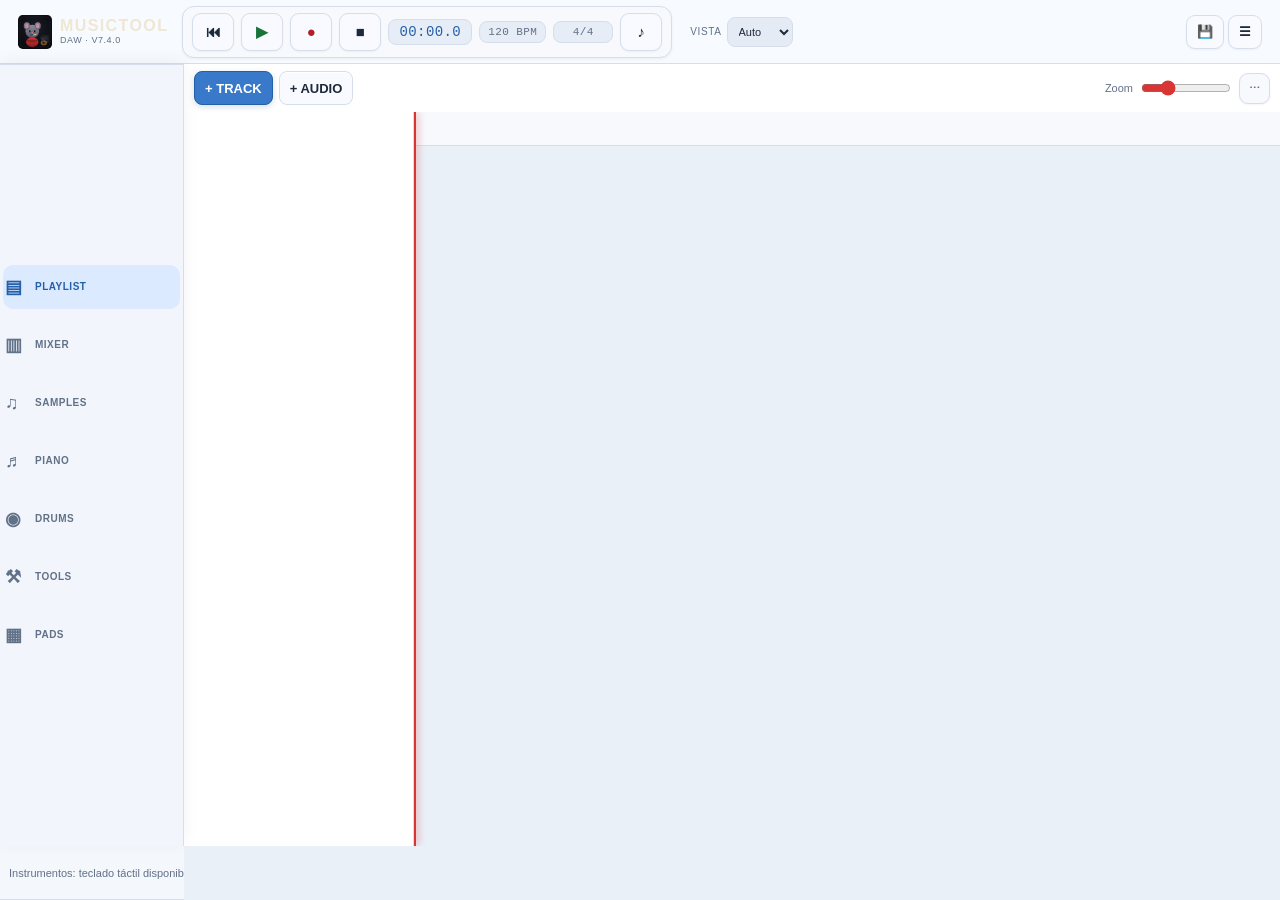
==== commit 0d8c0b32: "Update app shell to V7.4.0" ====
--- a/index.html
+++ b/index.html
@@ -3,13 +3,13 @@
 <head>
 <meta charset="UTF-8" />
 <meta name="viewport" content="width=device-width,initial-scale=1,viewport-fit=cover,user-scalable=no" />
-<meta name="theme-color" content="#0a0a0f" />
-<title>MUSICTOOL DAW V7.1 Studio Evolution</title>
-<link rel="manifest" href="manifest.webmanifest?v=7.1.0" />
+<meta name="theme-color" content="#eaf0f8" />
+<title>MUSICTOOL DAW V7.4.0</title>
+<link rel="manifest" href="manifest.webmanifest?v=7.4.0" />
 <link rel="icon" href="assets/mascot.svg" type="image/svg+xml" />
-<link rel="stylesheet" href="css/theme.css?v=7.1.0" />
-<link rel="stylesheet" href="css/main.css?v=7.1.0" />
-<link rel="stylesheet" href="css/aero-glass.css?v=7.1.0" />
+<link rel="stylesheet" href="css/theme.css?v=7.4.0" />
+<link rel="stylesheet" href="css/main.css?v=7.4.0" />
+<link rel="stylesheet" href="css/adaptive-studio.css?v=7.4.0" />
 </head>
 <body>
 <div id="app">
@@ -20,7 +20,7 @@
       <img src="assets/mascot.svg" alt="" class="brand-mascot" />
       <div class="brand-text">
         <span class="brand-title">MUSICTOOL</span>
-        <span class="brand-sub">DAW · V7.1 STUDIO EVOLUTION</span>
+        <span class="brand-sub">DAW · V7.4.0</span>
       </div>
     </div>
 
@@ -56,10 +56,16 @@
           Zoom
           <input type="range" id="playlist-zoom" min="40" max="200" value="80" />
         </label>
-        <button class="btn" id="btn-snap" data-on="1" title="Snap to grid">▦</button>
-        <button class="btn" id="btn-undo" title="Undo">↶</button>
-        <button class="btn" id="btn-redo" title="Redo">↷</button>
-        <div class="beat-status" aria-label="Indicador visual de pulso"><span id="beat-indicator" aria-label="Pulso"></span><small>PULSO</small></div>
+        <details class="toolbar-more">
+          <summary class="compact-toggle" title="Más opciones de edición" aria-label="Más opciones">⋯</summary>
+          <div class="toolbar-more-menu">
+            <button class="compact-toggle" id="btn-snap" data-on="1" title="Ajustar a la cuadrícula" aria-label="Snap">▦</button>
+            <button class="compact-toggle" id="btn-undo" title="Deshacer" aria-label="Deshacer">↶</button>
+            <button class="compact-toggle" id="btn-redo" title="Rehacer" aria-label="Rehacer">↷</button>
+            <button class="compact-toggle lightbar-toggle" id="btn-lightbar" type="button" title="Mostrar u ocultar Lighty Bar" aria-label="Lighty Bar" aria-pressed="true">✦</button>
+            <div class="beat-status" aria-label="Indicador visual de pulso"><span id="beat-indicator" aria-label="Pulso"></span><small>PULSO</small></div>
+          </div>
+        </details>
       </div>
 
       <div class="playlist-body">
@@ -110,10 +116,7 @@
 
     <!-- MUSICTOOL -->
     <section class="view" id="view-musictool" data-view="musictool">
-      <div class="placeholder-panel">
-        <h2>MUSICTOOL</h2>
-        <p class="muted">Chromatic tuner, scales, chords, and progressions arrive in Stage 4.</p>
-      </div>
+      <div id="tools-content" class="tools-content-host"></div>
     </section>
     <section class="view" id="view-launchpad" data-view="launchpad"></section>
 
@@ -135,7 +138,7 @@
       <span class="nav-icon">◉</span><span class="nav-label">DRUMS</span>
     </button>
     <button class="nav-btn" data-target="musictool">
-      <span class="nav-icon">⚒</span><span class="nav-label">MUSICTOOL</span>
+      <span class="nav-icon">⚒</span><span class="nav-label">TOOLS</span>
     </button>
     <button class="nav-btn" data-target="launchpad"><span class="nav-icon">▦</span><span class="nav-label">PADS</span></button>
   </nav>
@@ -147,6 +150,7 @@
 
 </div>
 
-<script type="module" src="js/app.js?v=7.1.0"></script>
+<script type="module" src="js/app.js?v=7.4.0"></script>
+<script type="module" src="js/adaptive-studio.js?v=7.4.0"></script>
 </body>
 </html>
--- a/css/adaptive-studio.css
+++ b/css/adaptive-studio.css
@@ -0,0 +1,54 @@
+/* MUSICTOOL V7.3 — adaptive workspaces and motion */
+:root{--motion-fast:140ms;--motion-ui:220ms;--motion-slow:360ms}
+html{scroll-behavior:smooth}
+body{transition:background-color var(--motion-ui) ease,color var(--motion-ui) ease}
+#app{isolation:isolate;grid-template-rows:var(--topbar-h) 38px minmax(0,1fr) var(--nav-h)}
+.view.active{animation:mt-view-in var(--motion-ui) cubic-bezier(.2,.75,.25,1) both}
+.btn,.nav-btn,.compact-toggle,.tool-tab,.track-header,.clip{transition:background-color var(--motion-fast) ease,border-color var(--motion-fast) ease,color var(--motion-fast) ease,box-shadow var(--motion-fast) ease,transform var(--motion-fast) ease}
+.btn:hover,.nav-btn:hover,.compact-toggle:hover{filter:brightness(1.12)}
+.btn:active,.nav-btn:active{transform:scale(.97)}
+@keyframes mt-view-in{from{opacity:.72;transform:translateY(5px)}to{opacity:1;transform:translateY(0)}}
+@keyframes mt-pulse{0%,100%{box-shadow:0 0 0 0 color-mix(in srgb,var(--cyan) 0%,transparent)}50%{box-shadow:0 0 0 5px color-mix(in srgb,var(--cyan) 18%,transparent)}}
+#workspace-switcher{display:flex;align-items:center;gap:5px;margin-left:4px;flex-shrink:0}
+#workspace-switcher label{font-size:10px;color:var(--text-dim);letter-spacing:.06em}
+#workspace-mode{max-width:112px;min-height:30px;border:1px solid var(--border);border-radius:8px;background:var(--bg-3);color:var(--text);padding:4px 7px;font-size:11px}
+#device-tools{display:flex;align-items:center;gap:6px;padding:5px 9px;background:var(--bg-2);border-bottom:1px solid var(--border);font-size:11px;overflow:auto}
+#device-tools .device-status{white-space:nowrap;color:var(--text-dim)}
+#device-tools button{white-space:nowrap}
+#precision-cursor{position:fixed;z-index:5000;width:34px;height:34px;border:1.5px solid var(--cyan);border-radius:50%;background:color-mix(in srgb,var(--cyan) 13%,transparent);box-shadow:0 0 0 5px color-mix(in srgb,var(--cyan) 8%,transparent),0 0 16px color-mix(in srgb,var(--cyan) 35%,transparent);pointer-events:none;transform:translate(-50%,-50%);display:none}
+#precision-cursor:after{content:"";position:absolute;left:50%;top:50%;width:4px;height:4px;background:var(--cyan);border-radius:50%;transform:translate(-50%,-50%)}
+body.precision-active #precision-cursor{display:block}
+body[data-workspace="tablet"] #app{--nav-h:58px}
+body[data-workspace="tablet"] .playlist-body{grid-template-columns:205px minmax(0,1fr)}
+body[data-workspace="tablet"] .placeholder-panel{max-width:1100px;padding:22px}
+body[data-workspace="tablet"] #bottomnav{grid-template-columns:repeat(7,minmax(72px,1fr));justify-content:center}
+body[data-workspace="tablet"] .nav-btn{font-size:10px}
+body[data-workspace="desktop"] #app{grid-template-rows:64px 1fr 54px}
+body[data-workspace="desktop"] #topbar{padding-inline:18px;gap:14px}
+body[data-workspace="desktop"] .brand-text{display:flex}
+body[data-workspace="desktop"] .playlist-body{grid-template-columns:230px minmax(0,1fr)}
+body[data-workspace="desktop"] .track-header,body[data-workspace="desktop"] .track-lane{height:64px}
+body[data-workspace="desktop"] .placeholder-panel{max-width:1500px;padding:28px}
+body[data-workspace="desktop"] #bottomnav{grid-template-columns:repeat(7,minmax(90px,150px));justify-content:center}
+body[data-workspace="desktop"] .nav-btn{flex-direction:row;gap:8px;font-size:11px}
+body[data-workspace="desktop"] .nav-btn .nav-label{font-size:10px}
+body[data-workspace="desktop"] .transport{gap:7px;padding:6px 9px}
+body[data-workspace="desktop"] .transport-btn{min-width:42px;min-height:38px}
+@media(max-width:700px){#workspace-switcher label{display:none}#workspace-mode{max-width:88px;font-size:10px}#device-tools{font-size:10px}}
+@media(min-width:701px) and (max-width:1100px){#topbar{gap:9px}.brand-text{display:flex}}
+@media(prefers-reduced-motion:reduce){*,*::before,*::after{scroll-behavior:auto!important;animation-duration:.01ms!important;animation-iteration-count:1!important;transition-duration:.01ms!important}}
+
+/* V7.4 — mobile safe areas and responsive 4x4 performance pads */
+#app{padding-top:env(safe-area-inset-top);padding-bottom:env(safe-area-inset-bottom)}
+#topbar{padding-left:max(8px,env(safe-area-inset-left));padding-right:max(8px,env(safe-area-inset-right))}
+#bottomnav{padding-left:env(safe-area-inset-left);padding-right:env(safe-area-inset-right);padding-bottom:env(safe-area-inset-bottom)}
+#view-launchpad{min-width:0;min-height:0;overflow:auto}
+#view-launchpad .creative-view{width:100%;max-width:920px;margin-inline:auto;padding:clamp(8px,2vw,18px);box-sizing:border-box}
+#view-launchpad .creative-toolbar{display:flex;flex-wrap:wrap;align-items:center;gap:8px;min-width:0}
+#view-launchpad .launchpad-grid{display:grid;grid-template-columns:repeat(4,minmax(0,1fr));gap:clamp(6px,1.5vw,12px);width:100%;max-width:760px;margin:12px auto}
+#view-launchpad .launchpad-pad{width:100%;min-width:0;min-height:clamp(64px,16vw,132px);aspect-ratio:1.15;white-space:normal;overflow-wrap:anywhere;touch-action:manipulation}
+#view-launchpad .launchpad-pad.hit{transform:scale(.96);filter:brightness(1.35);box-shadow:0 0 22px color-mix(in srgb,var(--cyan) 38%,transparent)}
+.channel-editor-window{max-height:calc(100dvh - env(safe-area-inset-top) - env(safe-area-inset-bottom) - 16px);overflow:auto}
+@media(max-width:520px){#view-launchpad .launchpad-pad{min-height:clamp(58px,19vw,92px);font-size:clamp(10px,2.7vw,13px)}#view-launchpad .creative-heading{font-size:clamp(15px,4vw,20px)}}
+@media(orientation:landscape) and (max-height:520px){#view-launchpad .creative-view{padding:6px}#view-launchpad .launchpad-grid{max-width:680px;gap:6px;margin:6px auto}#view-launchpad .launchpad-pad{min-height:clamp(48px,17vh,78px);aspect-ratio:1.5}#view-launchpad .creative-heading{margin:2px 0;font-size:15px}}
+@media(prefers-reduced-motion:reduce){#view-launchpad .launchpad-pad.hit{transform:none}}
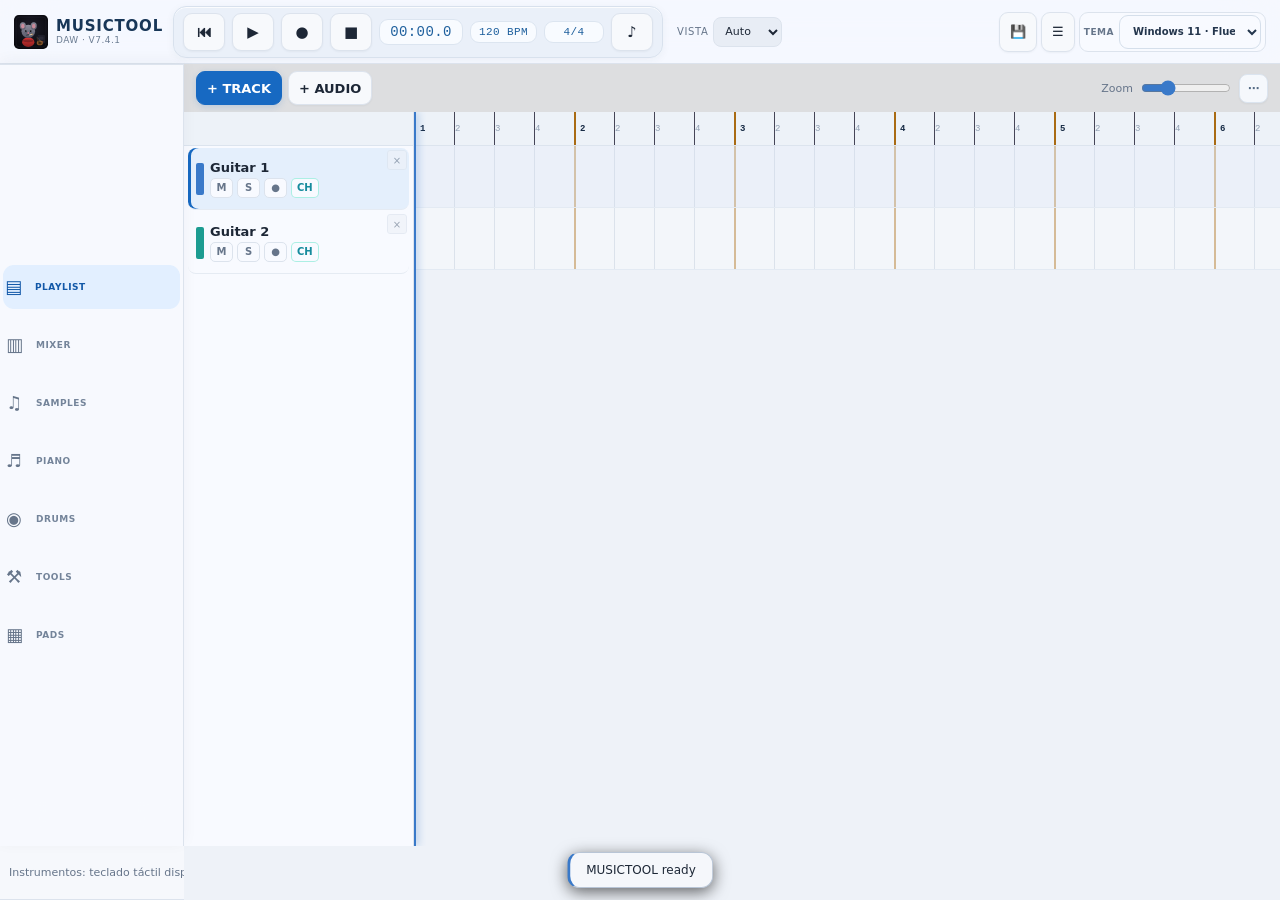
==== commit 7c117d3c: "Bump app shell to V7.4.1" ====
--- a/index.html
+++ b/index.html
@@ -4,12 +4,12 @@
 <meta charset="UTF-8" />
 <meta name="viewport" content="width=device-width,initial-scale=1,viewport-fit=cover,user-scalable=no" />
 <meta name="theme-color" content="#eaf0f8" />
-<title>MUSICTOOL DAW V7.4.0</title>
-<link rel="manifest" href="manifest.webmanifest?v=7.4.0" />
+<title>MUSICTOOL DAW V7.4.1</title>
+<link rel="manifest" href="manifest.webmanifest?v=7.4.1" />
 <link rel="icon" href="assets/mascot.svg" type="image/svg+xml" />
-<link rel="stylesheet" href="css/theme.css?v=7.4.0" />
-<link rel="stylesheet" href="css/main.css?v=7.4.0" />
-<link rel="stylesheet" href="css/adaptive-studio.css?v=7.4.0" />
+<link rel="stylesheet" href="css/theme.css?v=7.4.1" />
+<link rel="stylesheet" href="css/main.css?v=7.4.1" />
+<link rel="stylesheet" href="css/adaptive-studio.css?v=7.4.1" />
 </head>
 <body>
 <div id="app">
@@ -20,7 +20,7 @@
       <img src="assets/mascot.svg" alt="" class="brand-mascot" />
       <div class="brand-text">
         <span class="brand-title">MUSICTOOL</span>
-        <span class="brand-sub">DAW · V7.4.0</span>
+        <span class="brand-sub">DAW · V7.4.1</span>
       </div>
     </div>
 
@@ -150,7 +150,7 @@
 
 </div>
 
-<script type="module" src="js/app.js?v=7.4.0"></script>
-<script type="module" src="js/adaptive-studio.js?v=7.4.0"></script>
+<script type="module" src="js/app.js?v=7.4.1"></script>
+<script type="module" src="js/adaptive-studio.js?v=7.4.1"></script>
 </body>
 </html>
--- a/css/adaptive-studio.css
+++ b/css/adaptive-studio.css
@@ -38,17 +38,57 @@
 @media(min-width:701px) and (max-width:1100px){#topbar{gap:9px}.brand-text{display:flex}}
 @media(prefers-reduced-motion:reduce){*,*::before,*::after{scroll-behavior:auto!important;animation-duration:.01ms!important;animation-iteration-count:1!important;transition-duration:.01ms!important}}
 
-/* V7.4 — mobile safe areas and responsive 4x4 performance pads */
-#app{padding-top:env(safe-area-inset-top);padding-bottom:env(safe-area-inset-bottom)}
-#topbar{padding-left:max(8px,env(safe-area-inset-left));padding-right:max(8px,env(safe-area-inset-right))}
-#bottomnav{padding-left:env(safe-area-inset-left);padding-right:env(safe-area-inset-right);padding-bottom:env(safe-area-inset-bottom)}
-#view-launchpad{min-width:0;min-height:0;overflow:auto}
-#view-launchpad .creative-view{width:100%;max-width:920px;margin-inline:auto;padding:clamp(8px,2vw,18px);box-sizing:border-box}
+/* V7.4 — safe-area layout and viewport-fitted 4x4 performance pads.
+   Safe-area insets belong inside the top/bottom bars, not as padding on #app:
+   padding the grid container itself used to create oversized empty edges. */
+#app{
+  padding:0;
+  grid-template-rows:
+    calc(var(--topbar-h) + env(safe-area-inset-top))
+    38px
+    minmax(0,1fr)
+    calc(var(--nav-h) + env(safe-area-inset-bottom));
+}
+#topbar{
+  box-sizing:border-box;
+  padding-top:env(safe-area-inset-top);
+  padding-left:max(8px,env(safe-area-inset-left));
+  padding-right:max(8px,env(safe-area-inset-right));
+}
+#bottomnav{
+  box-sizing:border-box;
+  padding-left:env(safe-area-inset-left);
+  padding-right:env(safe-area-inset-right);
+  padding-bottom:env(safe-area-inset-bottom);
+}
+#view-launchpad{min-width:0;min-height:0;overflow:auto;overscroll-behavior:contain}
+#view-launchpad .creative-view{width:100%;max-width:920px;min-height:100%;margin-inline:auto;padding:clamp(6px,1.6vw,16px);box-sizing:border-box;display:flex;flex-direction:column}
 #view-launchpad .creative-toolbar{display:flex;flex-wrap:wrap;align-items:center;gap:8px;min-width:0}
-#view-launchpad .launchpad-grid{display:grid;grid-template-columns:repeat(4,minmax(0,1fr));gap:clamp(6px,1.5vw,12px);width:100%;max-width:760px;margin:12px auto}
-#view-launchpad .launchpad-pad{width:100%;min-width:0;min-height:clamp(64px,16vw,132px);aspect-ratio:1.15;white-space:normal;overflow-wrap:anywhere;touch-action:manipulation}
+#view-launchpad .launchpad-grid{
+  display:grid;
+  grid-template-columns:repeat(4,minmax(0,1fr));
+  grid-template-rows:repeat(4,minmax(0,1fr));
+  gap:clamp(5px,1.25vw,10px);
+  width:min(100%,760px);
+  margin:clamp(6px,1.5vh,12px) auto;
+}
+#view-launchpad .launchpad-pad{
+  width:100%;min-width:0;min-height:0;aspect-ratio:1.15;
+  max-height:clamp(54px,17vh,132px);
+  padding:clamp(4px,1vw,10px);
+  white-space:normal;overflow-wrap:anywhere;touch-action:manipulation;
+}
 #view-launchpad .launchpad-pad.hit{transform:scale(.96);filter:brightness(1.35);box-shadow:0 0 22px color-mix(in srgb,var(--cyan) 38%,transparent)}
 .channel-editor-window{max-height:calc(100dvh - env(safe-area-inset-top) - env(safe-area-inset-bottom) - 16px);overflow:auto}
-@media(max-width:520px){#view-launchpad .launchpad-pad{min-height:clamp(58px,19vw,92px);font-size:clamp(10px,2.7vw,13px)}#view-launchpad .creative-heading{font-size:clamp(15px,4vw,20px)}}
-@media(orientation:landscape) and (max-height:520px){#view-launchpad .creative-view{padding:6px}#view-launchpad .launchpad-grid{max-width:680px;gap:6px;margin:6px auto}#view-launchpad .launchpad-pad{min-height:clamp(48px,17vh,78px);aspect-ratio:1.5}#view-launchpad .creative-heading{margin:2px 0;font-size:15px}}
+@media(max-width:520px){
+  #view-launchpad .launchpad-pad{font-size:clamp(9px,2.5vw,13px)}
+  #view-launchpad .creative-heading{font-size:clamp(15px,4vw,20px)}
+}
+@media(orientation:landscape) and (max-height:520px){
+  #view-launchpad .creative-view{padding:4px}
+  #view-launchpad .creative-heading{margin:2px 0;font-size:14px}
+  #view-launchpad .launchpad-grid{width:min(100%,680px);gap:5px;margin:4px auto}
+  #view-launchpad .launchpad-pad{max-height:clamp(38px,15vh,70px);aspect-ratio:1.7;font-size:10px}
+  #device-tools{min-height:30px;padding-block:2px}
+}
 @media(prefers-reduced-motion:reduce){#view-launchpad .launchpad-pad.hit{transform:none}}
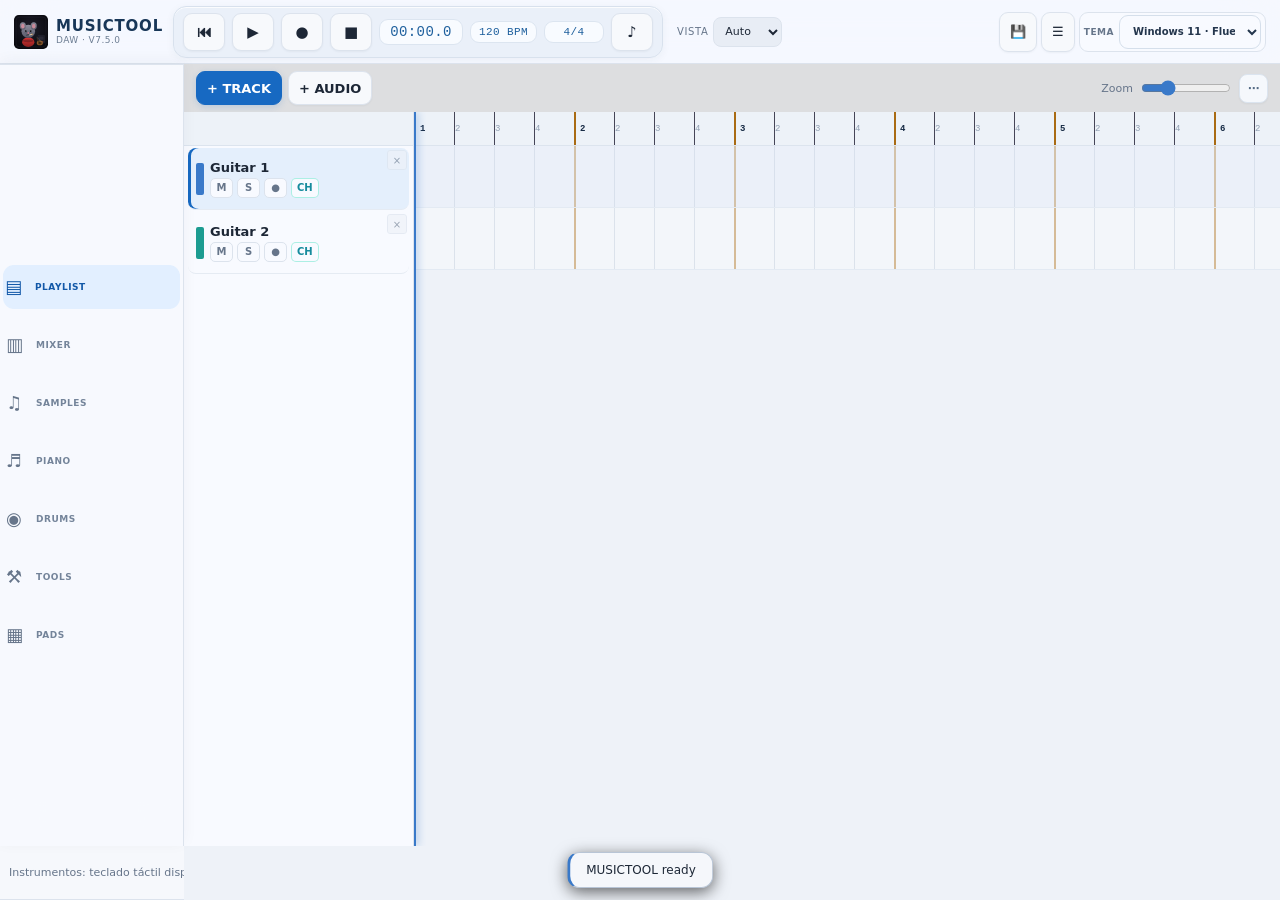
==== commit 5b9b4ea8: "Release shell version V7.5.0" ====
--- a/index.html
+++ b/index.html
@@ -4,12 +4,12 @@
 <meta charset="UTF-8" />
 <meta name="viewport" content="width=device-width,initial-scale=1,viewport-fit=cover,user-scalable=no" />
 <meta name="theme-color" content="#eaf0f8" />
-<title>MUSICTOOL DAW V7.4.1</title>
-<link rel="manifest" href="manifest.webmanifest?v=7.4.1" />
+<title>MUSICTOOL DAW V7.5.0</title>
+<link rel="manifest" href="manifest.webmanifest?v=7.5.0" />
 <link rel="icon" href="assets/mascot.svg" type="image/svg+xml" />
-<link rel="stylesheet" href="css/theme.css?v=7.4.1" />
-<link rel="stylesheet" href="css/main.css?v=7.4.1" />
-<link rel="stylesheet" href="css/adaptive-studio.css?v=7.4.1" />
+<link rel="stylesheet" href="css/theme.css?v=7.5.0" />
+<link rel="stylesheet" href="css/main.css?v=7.5.0" />
+<link rel="stylesheet" href="css/adaptive-studio.css?v=7.5.0" />
 </head>
 <body>
 <div id="app">
@@ -20,7 +20,7 @@
       <img src="assets/mascot.svg" alt="" class="brand-mascot" />
       <div class="brand-text">
         <span class="brand-title">MUSICTOOL</span>
-        <span class="brand-sub">DAW · V7.4.1</span>
+        <span class="brand-sub">DAW · V7.5.0</span>
       </div>
     </div>
 
@@ -150,7 +150,7 @@
 
 </div>
 
-<script type="module" src="js/app.js?v=7.4.1"></script>
-<script type="module" src="js/adaptive-studio.js?v=7.4.1"></script>
+<script type="module" src="js/app.js?v=7.5.0"></script>
+<script type="module" src="js/adaptive-studio.js?v=7.5.0"></script>
 </body>
 </html>
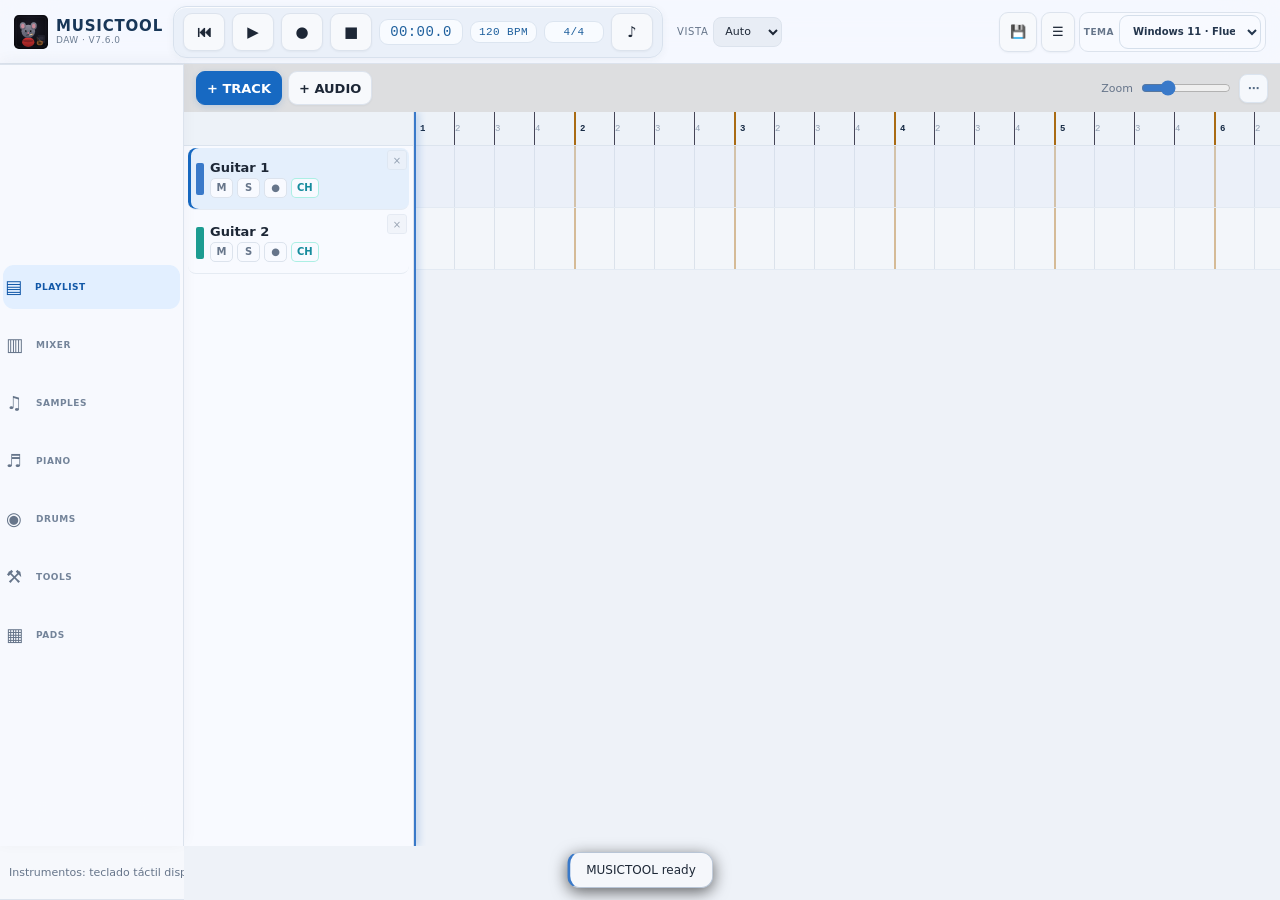
==== commit a5256bc5: "V7.6: update app shell version" ====
--- a/index.html
+++ b/index.html
@@ -4,12 +4,12 @@
 <meta charset="UTF-8" />
 <meta name="viewport" content="width=device-width,initial-scale=1,viewport-fit=cover,user-scalable=no" />
 <meta name="theme-color" content="#eaf0f8" />
-<title>MUSICTOOL DAW V7.5.0</title>
-<link rel="manifest" href="manifest.webmanifest?v=7.5.0" />
+<title>MUSICTOOL DAW V7.6.0</title>
+<link rel="manifest" href="manifest.webmanifest?v=7.6.0" />
 <link rel="icon" href="assets/mascot.svg" type="image/svg+xml" />
-<link rel="stylesheet" href="css/theme.css?v=7.5.0" />
-<link rel="stylesheet" href="css/main.css?v=7.5.0" />
-<link rel="stylesheet" href="css/adaptive-studio.css?v=7.5.0" />
+<link rel="stylesheet" href="css/theme.css?v=7.6.0" />
+<link rel="stylesheet" href="css/main.css?v=7.6.0" />
+<link rel="stylesheet" href="css/adaptive-studio.css?v=7.6.0" />
 </head>
 <body>
 <div id="app">
@@ -20,7 +20,7 @@
       <img src="assets/mascot.svg" alt="" class="brand-mascot" />
       <div class="brand-text">
         <span class="brand-title">MUSICTOOL</span>
-        <span class="brand-sub">DAW · V7.5.0</span>
+        <span class="brand-sub">DAW · V7.6.0</span>
       </div>
     </div>
 
@@ -150,7 +150,7 @@
 
 </div>
 
-<script type="module" src="js/app.js?v=7.5.0"></script>
-<script type="module" src="js/adaptive-studio.js?v=7.5.0"></script>
+<script type="module" src="js/app.js?v=7.6.0"></script>
+<script type="module" src="js/adaptive-studio.js?v=7.6.0"></script>
 </body>
 </html>
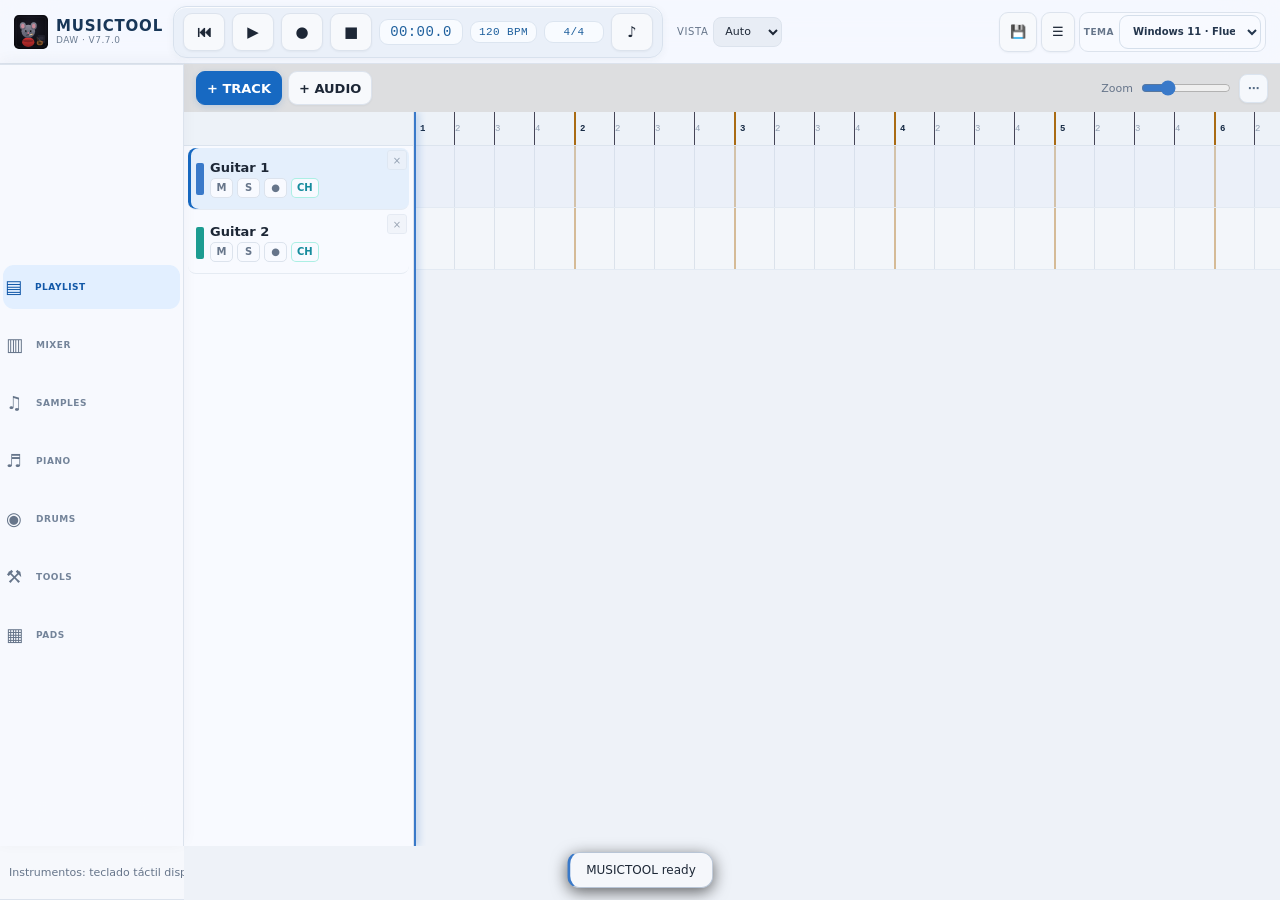
==== commit 7ddc8504: "Restore dedicated recording studio screen in V7.7" ====
--- a/index.html
+++ b/index.html
@@ -4,12 +4,12 @@
 <meta charset="UTF-8" />
 <meta name="viewport" content="width=device-width,initial-scale=1,viewport-fit=cover,user-scalable=no" />
 <meta name="theme-color" content="#eaf0f8" />
-<title>MUSICTOOL DAW V7.6.0</title>
-<link rel="manifest" href="manifest.webmanifest?v=7.6.0" />
+<title>MUSICTOOL DAW V7.7.0</title>
+<link rel="manifest" href="manifest.webmanifest?v=7.7.0" />
 <link rel="icon" href="assets/mascot.svg" type="image/svg+xml" />
-<link rel="stylesheet" href="css/theme.css?v=7.6.0" />
-<link rel="stylesheet" href="css/main.css?v=7.6.0" />
-<link rel="stylesheet" href="css/adaptive-studio.css?v=7.6.0" />
+<link rel="stylesheet" href="css/theme.css?v=7.7.0" />
+<link rel="stylesheet" href="css/main.css?v=7.7.0" />
+<link rel="stylesheet" href="css/adaptive-studio.css?v=7.7.0" />
 </head>
 <body>
 <div id="app">
@@ -20,7 +20,7 @@
       <img src="assets/mascot.svg" alt="" class="brand-mascot" />
       <div class="brand-text">
         <span class="brand-title">MUSICTOOL</span>
-        <span class="brand-sub">DAW · V7.6.0</span>
+        <span class="brand-sub">DAW · V7.7.0</span>
       </div>
     </div>
 
@@ -45,6 +45,16 @@
 
   <!-- MAIN VIEWS -->
   <main id="views">
+
+    <!-- RECORDING STUDIO -->
+    <section class="view" id="view-studio" data-view="studio">
+      <div class="studio-dashboard">
+        <div class="studio-dashboard-head"><div><p class="eyebrow">MUSICTOOL · RECORDING ROOM</p><h1>Estudio de grabación</h1><p>Selecciona una pista, arma tu toma y graba sin salir de esta pantalla.</p></div><span class="studio-live-dot">● AUDIO</span></div>
+        <div class="studio-rec-card"><label for="studio-track-select">PISTA DE GRABACIÓN</label><select id="studio-track-select" class="studio-select"></select><div class="studio-rec-actions"><button class="btn accent" id="studio-record">● GRABAR</button><button class="btn" id="studio-play">▶ REPRODUCIR</button><button class="btn" id="studio-stop">■ DETENER</button></div><p class="studio-hint">La toma se coloca en la pista seleccionada dentro de la Playlist. Permite el acceso al micrófono cuando el navegador lo solicite.</p></div>
+        <div class="studio-dashboard-shortcuts"><button class="btn" id="studio-open-playlist">▤ ABRIR MULTIPISTA</button><button class="btn" id="studio-add-track">＋ NUEVA PISTA</button><button class="btn" id="studio-open-mixer">▥ MEZCLADOR</button></div>
+        <div class="studio-track-summary" id="studio-track-summary"></div>
+      </div>
+    </section>
 
     <!-- PLAYLIST -->
     <section class="view active" id="view-playlist" data-view="playlist">
@@ -150,7 +160,8 @@
 
 </div>
 
-<script type="module" src="js/app.js?v=7.6.0"></script>
-<script type="module" src="js/adaptive-studio.js?v=7.6.0"></script>
+<script type="module" src="js/app.js?v=7.7.0"></script>
+<script type="module" src="js/studio-dashboard.js?v=7.7.0"></script>
+<script type="module" src="js/adaptive-studio.js?v=7.7.0"></script>
 </body>
 </html>
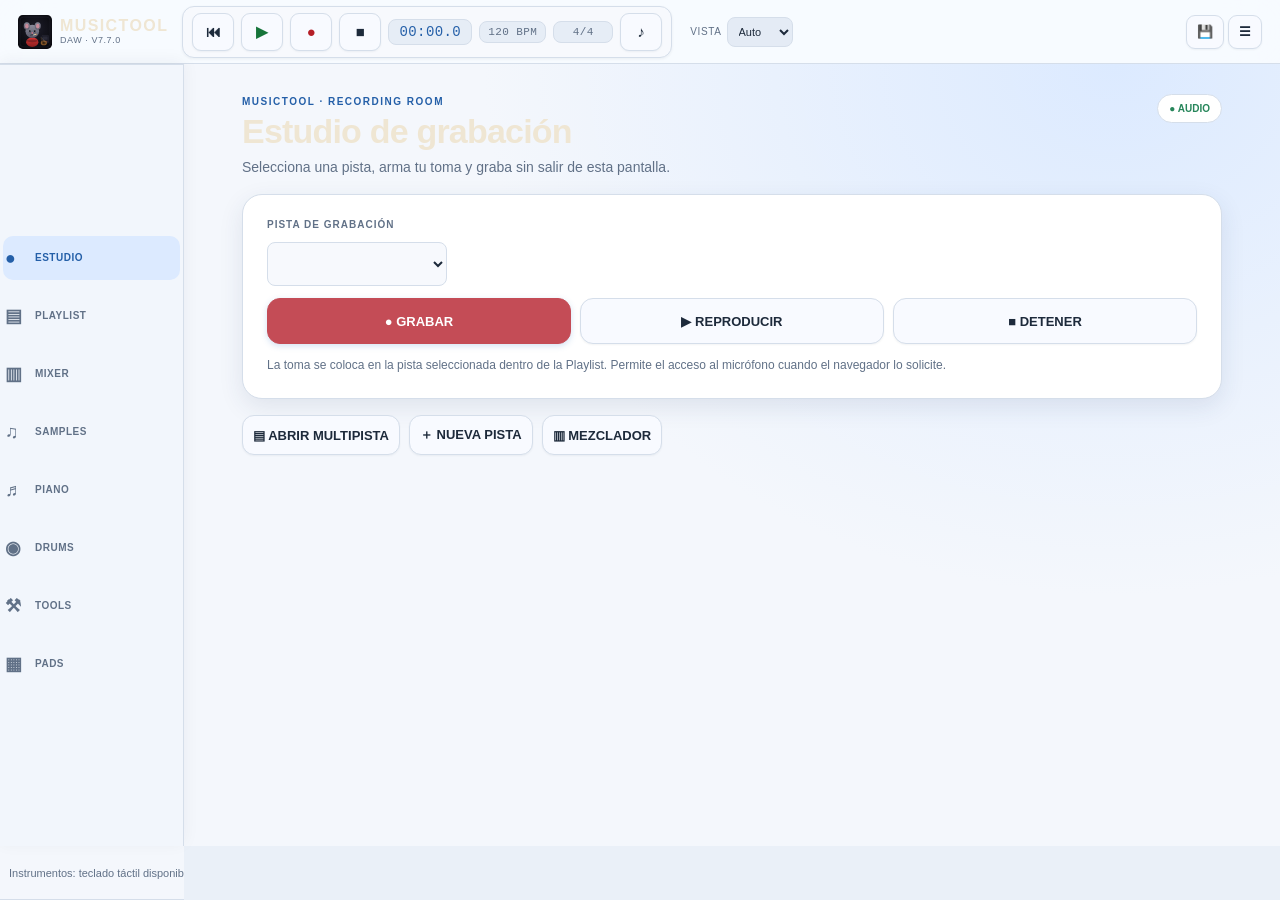
==== commit 7f2a403b: "Expose recording studio as the primary mobile workspace" ====
--- a/index.html
+++ b/index.html
@@ -47,7 +47,7 @@
   <main id="views">
 
     <!-- RECORDING STUDIO -->
-    <section class="view" id="view-studio" data-view="studio">
+    <section class="view active" id="view-studio" data-view="studio">
       <div class="studio-dashboard">
         <div class="studio-dashboard-head"><div><p class="eyebrow">MUSICTOOL · RECORDING ROOM</p><h1>Estudio de grabación</h1><p>Selecciona una pista, arma tu toma y graba sin salir de esta pantalla.</p></div><span class="studio-live-dot">● AUDIO</span></div>
         <div class="studio-rec-card"><label for="studio-track-select">PISTA DE GRABACIÓN</label><select id="studio-track-select" class="studio-select"></select><div class="studio-rec-actions"><button class="btn accent" id="studio-record">● GRABAR</button><button class="btn" id="studio-play">▶ REPRODUCIR</button><button class="btn" id="studio-stop">■ DETENER</button></div><p class="studio-hint">La toma se coloca en la pista seleccionada dentro de la Playlist. Permite el acceso al micrófono cuando el navegador lo solicite.</p></div>
@@ -57,7 +57,7 @@
     </section>
 
     <!-- PLAYLIST -->
-    <section class="view active" id="view-playlist" data-view="playlist">
+    <section class="view" id="view-playlist" data-view="playlist">
       <div class="playlist-toolbar">
         <button class="btn accent" id="btn-add-track">+ TRACK</button>
         <button class="btn" id="btn-add-audio-track">+ AUDIO</button>
@@ -134,7 +134,8 @@
 
   <!-- BOTTOM NAV -->
   <nav id="bottomnav">
-    <button class="nav-btn active" data-target="playlist">
+    <button class="nav-btn active" data-target="studio"><span class="nav-icon">●</span><span class="nav-label">ESTUDIO</span></button>
+    <button class="nav-btn" data-target="playlist">
       <span class="nav-icon">▤</span><span class="nav-label">PLAYLIST</span>
     </button>
     <button class="nav-btn" data-target="mixer">
--- a/css/main.css
+++ b/css/main.css
@@ -293,7 +293,7 @@
 /* ---------- BOTTOM NAV ---------- */
 #bottomnav {
   display: grid;
-  grid-template-columns: repeat(7, minmax(0, 1fr));
+  grid-template-columns: repeat(8, minmax(0, 1fr));
   background: linear-gradient(180deg, var(--bg-2) 0%, #0a0a12 100%);
   border-top: 1px solid var(--border);
 }
@@ -1301,3 +1301,31 @@
 :root[data-theme]:not([data-theme="xp"]) .sample-waveform,:root[data-theme]:not([data-theme="xp"]) .midi-note-lane{background:var(--surface-sunken)}
 :root[data-theme]:not([data-theme="xp"]) .midi-note-bar{background:var(--accent)}
 :root[data-theme]:not([data-theme="xp"]) .tools-tab,:root[data-theme]:not([data-theme="xp"]) .tool-tab{background:var(--surface);border-radius:10px}
+
+/* V7.7 · Recording room, softer Fluent surfaces and mobile-safe controls */
+#view-studio{overflow-y:auto;background:radial-gradient(ellipse at 85% 0%,var(--accent-soft),transparent 48%),var(--bg-2)}
+.studio-dashboard{width:min(100%,1040px);margin:0 auto;padding:clamp(16px,3vw,30px);display:grid;gap:16px}
+.studio-dashboard-head{display:flex;align-items:flex-start;justify-content:space-between;gap:12px}
+.studio-dashboard-head h1{font-size:clamp(23px,4vw,34px);letter-spacing:-.8px;margin:3px 0 6px;color:var(--cream)}
+.studio-dashboard-head p{color:var(--text-dim);margin:0;line-height:1.5}
+.studio-dashboard-head .eyebrow{font-size:10px;font-weight:800;letter-spacing:1.5px;color:var(--accent-strong)}
+.studio-live-dot{white-space:nowrap;font-size:10px;font-weight:800;color:var(--green);background:var(--surface);border:1px solid var(--border);padding:8px 11px;border-radius:999px}
+.studio-rec-card{display:grid;gap:12px;padding:clamp(16px,3vw,24px);border:1px solid var(--border);border-radius:20px;background:var(--surface);box-shadow:var(--shadow)}
+.studio-rec-card>label{font-size:10px;font-weight:800;letter-spacing:1px;color:var(--text-dim)}
+.studio-rec-card .studio-select{width:100%;min-height:44px;padding:8px 12px}
+.studio-rec-actions,.studio-dashboard-shortcuts{display:flex;gap:9px;flex-wrap:wrap}
+.studio-rec-actions .btn{flex:1 1 120px;min-height:46px;border-radius:13px;font-weight:800}
+#studio-record{background:var(--danger);border-color:var(--danger);color:#fff}
+.studio-hint{font-size:12px;color:var(--text-dim);line-height:1.5;margin:0}
+.studio-dashboard-shortcuts .btn{border-radius:12px;min-height:40px}
+.studio-track-summary{display:grid;grid-template-columns:repeat(auto-fit,minmax(145px,1fr));gap:9px}
+.studio-track-chip{display:grid;gap:5px;padding:12px;border:1px solid var(--border);border-radius:13px;background:var(--surface)}
+.studio-track-chip strong{font-size:12px;color:var(--cream)}
+.studio-track-chip small{font-size:10px;color:var(--text-dim)}
+:root[data-theme] .btn,:root[data-theme] .studio-select,:root[data-theme] .drum-pad,:root[data-theme] .drum-step{border-radius:11px}
+:root[data-theme] .creative-view{padding:clamp(10px,2vw,20px)}
+:root[data-theme] .creative-toolbar,:root[data-theme] .drum-sequencer,:root[data-theme] .drum-pads{border-radius:15px}
+.drum-pad{min-height:58px;border-radius:14px!important;box-shadow:0 5px 14px rgba(20,40,65,.09);transition:transform .12s,box-shadow .12s}
+.drum-pad:active{transform:translateY(2px) scale(.98);box-shadow:0 2px 5px rgba(20,40,65,.12)}
+@media(max-width:560px){.studio-dashboard{padding:14px;gap:12px}.studio-dashboard-head{align-items:center}.studio-dashboard-shortcuts .btn{flex:1 1 100px;font-size:10px}#bottomnav{grid-template-columns:repeat(8,minmax(0,1fr))}.nav-btn .nav-label{font-size:6.5px}}
+@media(orientation:landscape) and (max-height:520px){.studio-dashboard{grid-template-columns:1fr 1fr;align-items:start}.studio-dashboard-head{grid-column:1/-1}.studio-track-summary{grid-column:1/-1}}
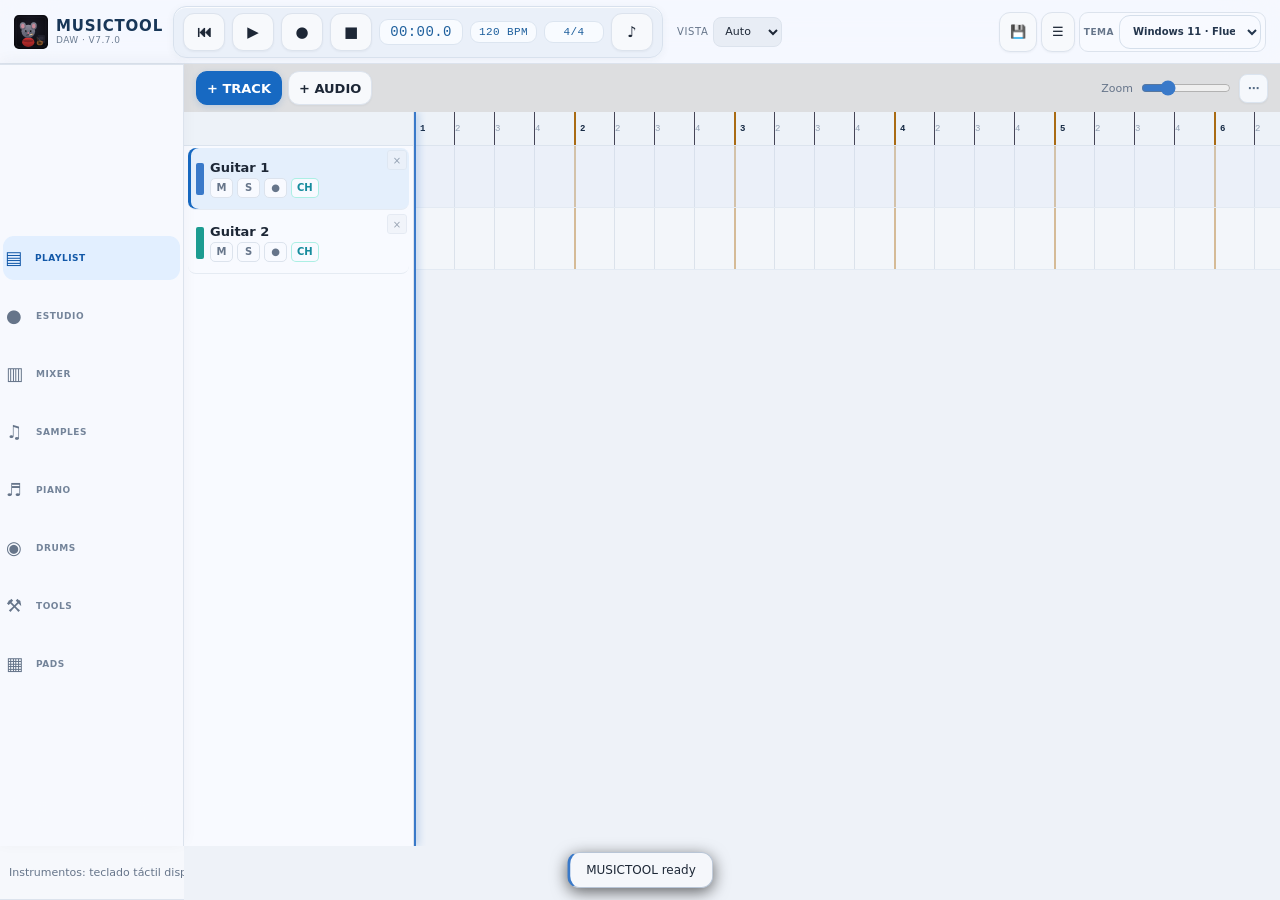
==== commit eb3edc64: "V7.7: restore dedicated recording studio screen and navigation" ====
--- a/index.html
+++ b/index.html
@@ -46,18 +46,8 @@
   <!-- MAIN VIEWS -->
   <main id="views">
 
-    <!-- RECORDING STUDIO -->
-    <section class="view active" id="view-studio" data-view="studio">
-      <div class="studio-dashboard">
-        <div class="studio-dashboard-head"><div><p class="eyebrow">MUSICTOOL · RECORDING ROOM</p><h1>Estudio de grabación</h1><p>Selecciona una pista, arma tu toma y graba sin salir de esta pantalla.</p></div><span class="studio-live-dot">● AUDIO</span></div>
-        <div class="studio-rec-card"><label for="studio-track-select">PISTA DE GRABACIÓN</label><select id="studio-track-select" class="studio-select"></select><div class="studio-rec-actions"><button class="btn accent" id="studio-record">● GRABAR</button><button class="btn" id="studio-play">▶ REPRODUCIR</button><button class="btn" id="studio-stop">■ DETENER</button></div><p class="studio-hint">La toma se coloca en la pista seleccionada dentro de la Playlist. Permite el acceso al micrófono cuando el navegador lo solicite.</p></div>
-        <div class="studio-dashboard-shortcuts"><button class="btn" id="studio-open-playlist">▤ ABRIR MULTIPISTA</button><button class="btn" id="studio-add-track">＋ NUEVA PISTA</button><button class="btn" id="studio-open-mixer">▥ MEZCLADOR</button></div>
-        <div class="studio-track-summary" id="studio-track-summary"></div>
-      </div>
-    </section>
-
     <!-- PLAYLIST -->
-    <section class="view" id="view-playlist" data-view="playlist">
+    <section class="view active" id="view-playlist" data-view="playlist">
       <div class="playlist-toolbar">
         <button class="btn accent" id="btn-add-track">+ TRACK</button>
         <button class="btn" id="btn-add-audio-track">+ AUDIO</button>
@@ -87,6 +77,9 @@
         </div>
       </div>
     </section>
+
+    <!-- RECORDING STUDIO -->
+    <section class="view" id="view-studio" data-view="studio"><div id="recording-studio-host" class="recording-studio-host"></div></section>
 
     <!-- MIXER -->
     <section class="view" id="view-mixer" data-view="mixer">
@@ -134,10 +127,10 @@
 
   <!-- BOTTOM NAV -->
   <nav id="bottomnav">
-    <button class="nav-btn active" data-target="studio"><span class="nav-icon">●</span><span class="nav-label">ESTUDIO</span></button>
-    <button class="nav-btn" data-target="playlist">
+    <button class="nav-btn active" data-target="playlist">
       <span class="nav-icon">▤</span><span class="nav-label">PLAYLIST</span>
     </button>
+    <button class="nav-btn" data-target="studio"><span class="nav-icon">●</span><span class="nav-label">ESTUDIO</span></button>
     <button class="nav-btn" data-target="mixer">
       <span class="nav-icon">▥</span><span class="nav-label">MIXER</span>
     </button>
@@ -162,7 +155,6 @@
 </div>
 
 <script type="module" src="js/app.js?v=7.7.0"></script>
-<script type="module" src="js/studio-dashboard.js?v=7.7.0"></script>
 <script type="module" src="js/adaptive-studio.js?v=7.7.0"></script>
 </body>
 </html>
